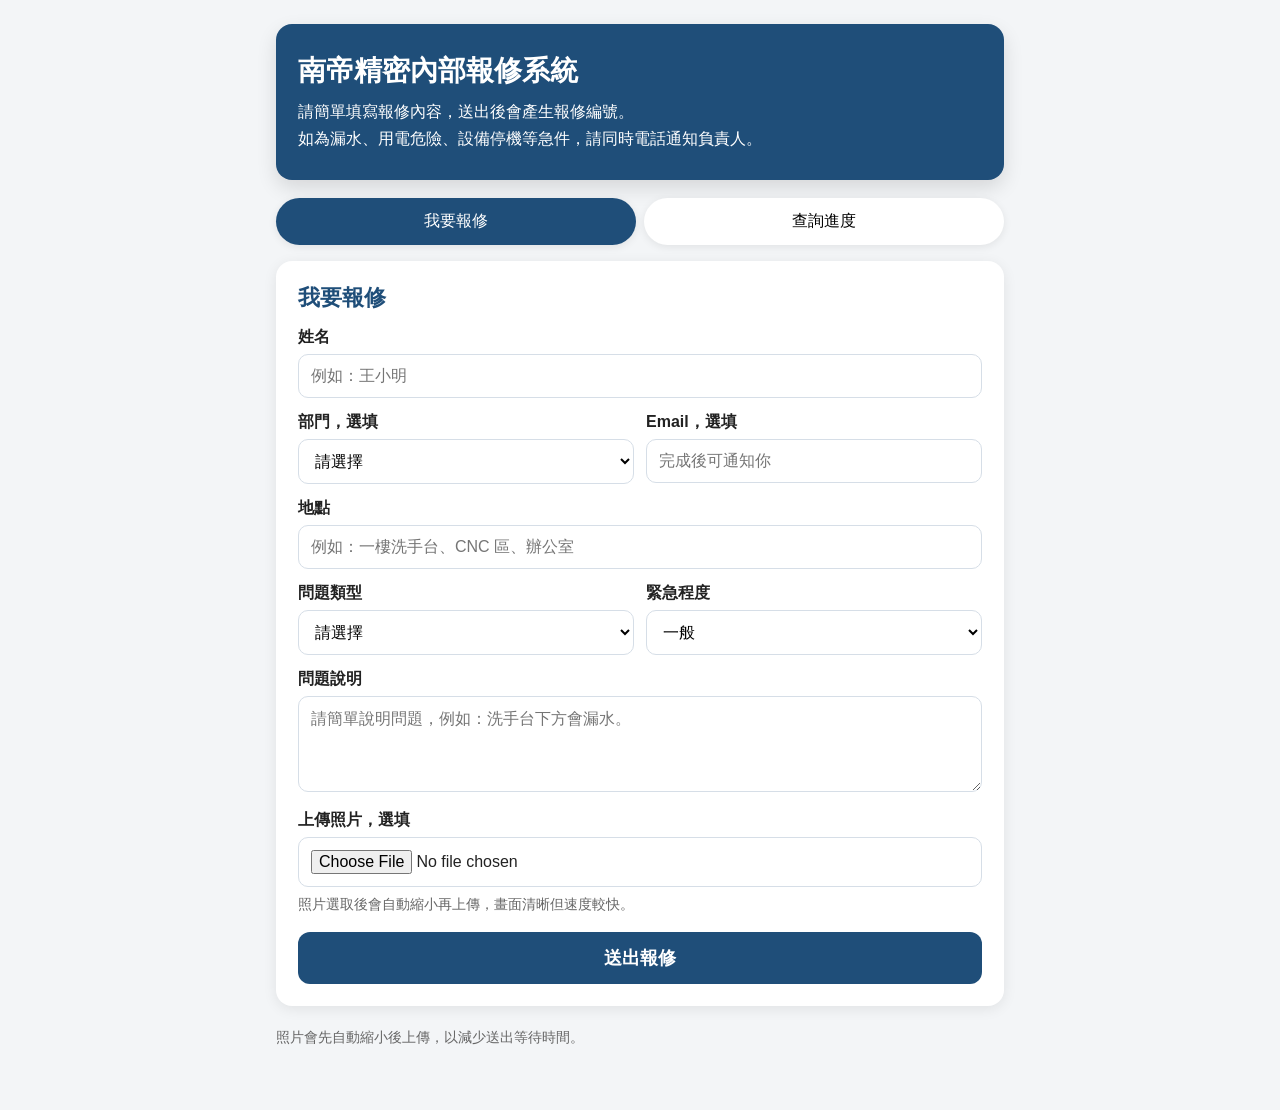
==== index.html @ 96d362d3 "Update employee department options" ====
<!DOCTYPE html>
<html lang="zh-Hant">
<head>
  <meta charset="UTF-8">
  <meta name="viewport" content="width=device-width, initial-scale=1.0">
  <title>南帝精密內部報修系統</title>
  <style>
    :root{--main:#1f4e79;--bg:#f3f5f7;--border:#d6dee7;--good:#eaf7ea;--bad:#fff0f0}
    *{box-sizing:border-box} body{margin:0;font-family:"Microsoft JhengHei",Arial,sans-serif;background:var(--bg);color:#222}
    .wrap{max-width:760px;margin:0 auto;padding:24px 16px 60px}.hero{background:var(--main);color:#fff;padding:28px 22px;border-radius:16px;margin-bottom:18px;box-shadow:0 8px 20px rgba(0,0,0,.12)}
    .hero h1{margin:0 0 8px;font-size:28px}.hero p{margin:0;line-height:1.7}.tabs{display:flex;gap:8px;margin-bottom:16px}.tab-btn{flex:1;border:0;padding:13px 16px;border-radius:999px;background:#fff;cursor:pointer;font-size:16px;box-shadow:0 2px 8px rgba(0,0,0,.08)}.tab-btn.active{background:var(--main);color:#fff}
    .card{background:#fff;border-radius:16px;padding:22px;box-shadow:0 3px 14px rgba(0,0,0,.08);margin-bottom:18px}.card h2{margin:0 0 14px;font-size:22px;color:var(--main)}
    label{display:block;font-weight:bold;margin:14px 0 6px}input,select,textarea{width:100%;border:1px solid var(--border);border-radius:10px;padding:12px;font-size:16px;background:#fff}textarea{min-height:96px;resize:vertical}.grid2{display:grid;grid-template-columns:1fr 1fr;gap:12px}.hint{color:#666;font-size:14px;line-height:1.6;margin-top:6px}
    .btn{width:100%;margin-top:16px;border:0;border-radius:12px;padding:14px 18px;color:#fff;background:var(--main);font-size:18px;font-weight:bold;cursor:pointer}.btn.secondary{background:#555}.btn:disabled{opacity:.6;cursor:not-allowed}
    .result{display:none;margin-top:16px;padding:14px;border-radius:12px;line-height:1.7;background:#eef6ff}.success{background:var(--good)!important;border-left:5px solid #3c9d40}.error{background:var(--bad)!important;border-left:5px solid #d33}
    .upload-progress{display:none;margin-top:10px;padding:10px 12px;border-radius:10px;background:#eef6ff;color:var(--main);font-size:14px;line-height:1.6}.photo-preview{display:none;margin-top:10px}.photo-preview img{display:block;max-width:100%;max-height:260px;border-radius:12px;border:1px solid #ddd}
    .repair-item{border:1px solid #d9e1ea;border-radius:12px;padding:14px;margin-top:12px;background:#fff}.repair-item.urgent{background:#ffeaea;border-left:5px solid #d33}.repair-id{font-size:18px;font-weight:bold;color:var(--main);margin-bottom:8px}.status{display:inline-block;font-weight:bold;border-radius:999px;padding:4px 10px;margin-bottom:8px;background:#eee}.waiting{background:#fff2cc}.doing{background:#d9eaf7}.done{background:#d9ead3}.hold{background:#eadcf8}.row{line-height:1.8;word-break:break-word}.hidden{display:none}a{color:var(--main);font-weight:bold}.footer-note{color:#666;font-size:14px;line-height:1.7;margin-top:20px}
    @media(max-width:600px){.hero h1{font-size:24px}.card{padding:18px}.grid2{grid-template-columns:1fr}}
  </style>
</head>
<body>
<div class="wrap">
  <div class="hero"><h1>南帝精密內部報修系統</h1><p>請簡單填寫報修內容，送出後會產生報修編號。<br>如為漏水、用電危險、設備停機等急件，請同時電話通知負責人。</p></div>
  <div class="tabs"><button class="tab-btn active" onclick="showTab('create')">我要報修</button><button class="tab-btn" onclick="showTab('query')">查詢進度</button></div>
  <section id="tab-create" class="card">
    <h2>我要報修</h2>
    <form id="repairForm">
      <label>姓名</label><input type="text" name="name" required placeholder="例如：王小明">
      <div class="grid2"><div><label>部門，選填</label><select name="department"><option value="">請選擇</option><option>製課</option><option>品保</option><option>倉庫</option><option>組立</option><option>前面辦公室</option><option>經營層</option><option>其它</option></select></div><div><label>Email，選填</label><input type="email" name="requesterEmail" placeholder="完成後可通知你"></div></div>
      <label>地點</label><input type="text" name="location" required placeholder="例如：一樓洗手台、CNC 區、辦公室">
      <div class="grid2"><div><label>問題類型</label><select name="category" required><option value="">請選擇</option><option>水電</option><option>設備</option><option>空調</option><option>資訊</option><option>環境</option><option>其他</option></select></div><div><label>緊急程度</label><select name="urgency"><option>一般</option><option>急件</option><option>停工／危險</option></select></div></div>
      <label>問題說明</label><textarea name="description" required placeholder="請簡單說明問題，例如：洗手台下方會漏水。"></textarea>
      <label>上傳照片，選填</label><input type="file" id="photoFile" accept="image/*"><div class="hint">照片選取後會自動縮小再上傳，畫面清晰但速度較快。</div><div id="photoProgress" class="upload-progress"></div><div id="photoPreview" class="photo-preview"><img id="photoPreviewImg" alt="照片預覽"></div>
      <button id="submitRepairBtn" class="btn" type="submit">送出報修</button>
    </form><div id="createResult" class="result"></div>
  </section>
  <section id="tab-query" class="card hidden">
    <h2>查詢進度</h2>
    <label>報修編號，選填</label><input type="text" id="queryCaseId" placeholder="例如：R20260529">
    <label>姓名，選填</label><input type="text" id="queryName" placeholder="例如：王小明">
    <div class="hint">報修編號或姓名，填其中一個即可查詢。</div>
    <button class="btn" onclick="queryRepair()">查詢</button><button class="btn secondary" onclick="loadRecentRepairs()">查看最近 10 筆</button>
    <div id="queryResult" class="result"></div>
  </section>
  <div class="footer-note">照片會先自動縮小後上傳，以減少送出等待時間。</div>
</div>
<script>
const GAS_WEBAPP_URL='https://script.google.com/macros/s/AKfycbwZGtu0iZI4AavFB39zEygscZorsvTIdnniu2EJqHiKjo76A5WQ3G32F8M7O5M1Nfdqcw/exec';
const MAX_ORIGINAL_BYTES=20*1024*1024,MAX_IMAGE_SIDE=1280,JPEG_QUALITY=.72;let preparedPhoto=null,photoPreparingTask=null;
function showTab(tab){document.querySelectorAll('.tab-btn').forEach(b=>b.classList.remove('active'));document.querySelectorAll('section[id^="tab-"]').forEach(s=>s.classList.add('hidden'));document.getElementById('tab-'+tab).classList.remove('hidden');document.querySelectorAll('.tab-btn')[tab==='create'?0:1].classList.add('active')}
function showResult(id,html,type='success'){const b=document.getElementById(id);b.innerHTML=html;b.className='result '+type;b.style.display='block'}
function showPhotoProgress(html,type=''){const b=document.getElementById('photoProgress');b.innerHTML=html;b.className='upload-progress '+type;b.style.display='block'}
function hidePhotoProgress(){document.getElementById('photoProgress').style.display='none'}
function formatBytes(bytes){return bytes<1048576?Math.round(bytes/1024)+' KB':(bytes/1048576).toFixed(1)+' MB'}
function generateCaseId(){const n=new Date(),p=x=>String(x).padStart(2,'0'),r=Math.floor(Math.random()*900+100);return`R${n.getFullYear()}${p(n.getMonth()+1)}${p(n.getDate())}-${p(n.getHours())}${p(n.getMinutes())}${p(n.getSeconds())}${r}`}
function formToParams(form){const fd=new FormData(form),p=new URLSearchParams();for(const[k,v]of fd.entries()){if(!(v instanceof File))p.append(k,v)}return p}
function readAsDataUrl(blob){return new Promise((resolve,reject)=>{const r=new FileReader();r.onload=()=>resolve(r.result);r.onerror=()=>reject(new Error('圖片轉換失敗'));r.readAsDataURL(blob)})}
function loadImage(file){return new Promise((resolve,reject)=>{const url=URL.createObjectURL(file),img=new Image();img.onload=()=>{URL.revokeObjectURL(url);resolve(img)};img.onerror=()=>{URL.revokeObjectURL(url);reject(new Error('無法讀取圖片格式'))};img.src=url})}
function canvasToBlob(canvas,type,quality){return new Promise((resolve,reject)=>canvas.toBlob(b=>b?resolve(b):reject(new Error('圖片壓縮失敗')),type,quality))}
async function compressPhoto(file){if(file.size>MAX_ORIGINAL_BYTES)throw new Error('照片超過 20MB，請選擇較小的照片。');const img=await loadImage(file),scale=Math.min(1,MAX_IMAGE_SIDE/Math.max(img.naturalWidth,img.naturalHeight)),w=Math.max(1,Math.round(img.naturalWidth*scale)),h=Math.max(1,Math.round(img.naturalHeight*scale)),canvas=document.createElement('canvas');canvas.width=w;canvas.height=h;canvas.getContext('2d',{alpha:false}).drawImage(img,0,0,w,h);const blob=await canvasToBlob(canvas,'image/jpeg',JPEG_QUALITY);return{blob,name:'repair-photo-'+Date.now()+'.jpg',type:'image/jpeg',originalSize:file.size}}
document.getElementById('photoFile').addEventListener('change',function(){const file=this.files[0],preview=document.getElementById('photoPreview'),img=document.getElementById('photoPreviewImg');preparedPhoto=null;preview.style.display='none';img.src='';if(!file){photoPreparingTask=null;hidePhotoProgress();return}showPhotoProgress('正在縮小照片，請稍候…');photoPreparingTask=compressPhoto(file).then(photo=>{preparedPhoto=photo;img.src=URL.createObjectURL(photo.blob);preview.style.display='block';const saved=Math.max(0,Math.round((1-photo.blob.size/photo.originalSize)*100));showPhotoProgress(`照片已準備完成：${formatBytes(photo.originalSize)} → <strong>${formatBytes(photo.blob.size)}</strong>（縮小 ${saved}%）`,'success');return photo}).catch(error=>{preparedPhoto=null;this.value='';showPhotoProgress(error.message,'error');throw error})});
document.getElementById('repairForm').addEventListener('submit',async function(e){e.preventDefault();const btn=document.getElementById('submitRepairBtn'),caseId=generateCaseId(),params=formToParams(this);params.append('action','create');params.append('caseId',caseId);btn.disabled=true;btn.innerText='送出中...';showResult('createResult','正在建立報修資料，請稍候…','success');try{if(photoPreparingTask)await photoPreparingTask;if(preparedPhoto){showResult('createResult','照片上傳中，請稍候…','success');params.append('photoData',await readAsDataUrl(preparedPhoto.blob));params.append('photoName',preparedPhoto.name);params.append('photoType',preparedPhoto.type)}await fetch(GAS_WEBAPP_URL,{method:'POST',mode:'no-cors',body:params});showResult('createResult',`<strong>報修已送出。</strong><br>報修編號：<strong>${caseId}</strong><br>目前狀態：待處理<br><br>可用姓名或報修編號查詢進度。`,'success');this.reset();preparedPhoto=null;photoPreparingTask=null;hidePhotoProgress();document.getElementById('photoPreview').style.display='none'}catch(error){showResult('createResult','送出失敗：'+escapeHtml(error.message||'請稍後再試。'),'error')}finally{btn.disabled=false;btn.innerText='送出報修'}});
function jsonp(url,cb){const name='cb_'+Date.now()+'_'+Math.floor(Math.random()*999),script=document.createElement('script');window[name]=data=>{cb(data);delete window[name];script.remove()};script.src=url+'&callback='+name;script.onerror=()=>showResult('queryResult','讀取失敗，請稍後再試。','error');document.body.appendChild(script)}
function queryRepair(){const keyword=document.getElementById('queryCaseId').value.trim()||document.getElementById('queryName').value.trim();if(!keyword){showResult('queryResult','請至少輸入報修編號或姓名其中一項。','error');return}jsonp(GAS_WEBAPP_URL+'?action=query&keyword='+encodeURIComponent(keyword),renderQueryResult)}
function loadRecentRepairs(){jsonp(GAS_WEBAPP_URL+'?action=listRecent&limit=10',renderQueryResult)}
function renderQueryResult(data){if(!data.success){showResult('queryResult',data.message||'查詢失敗。','error');return}if(!data.results||!data.results.length){showResult('queryResult','查無資料。','error');return}let html=`<strong>共找到 ${data.count} 筆資料</strong>`;data.results.forEach(item=>{const urgent=item['緊急程度']==='急件'||item['緊急程度']==='停工／危險'?' urgent':'',photo=item['照片連結']?`<div class="row"><strong>照片：</strong><a href="${escapeHtml(item['照片連結'])}" target="_blank" rel="noopener">查看照片</a></div>`:'';html+=`<div class="repair-item${urgent}"><div class="repair-id">${escapeHtml(item['報修編號'])}</div><div class="status ${statusClass(item['狀態'])}">${escapeHtml(item['狀態']||'待處理')}</div><div class="row"><strong>日期：</strong>${escapeHtml(item['建立時間'])}</div><div class="row"><strong>地點：</strong>${escapeHtml(item['地點'])}</div><div class="row"><strong>問題：</strong>${escapeHtml(item['問題說明'])}</div>${photo}<div class="row"><strong>預定完成日：</strong>${escapeHtml(item['預定完成日']||'-')}</div><div class="row"><strong>備註：</strong>${escapeHtml(item['備註']||'-')}</div></div>`});showResult('queryResult',html,'success')}
function statusClass(s){return s==='待處理'?'waiting':s==='處理中'?'doing':s==='已完成'?'done':s==='暫緩'?'hold':''}
function escapeHtml(text){return String(text??'').replaceAll('&','&amp;').replaceAll('<','&lt;').replaceAll('>','&gt;').replaceAll('"','&quot;').replaceAll("'",'&#039;')}
</script>
</body>
</html>
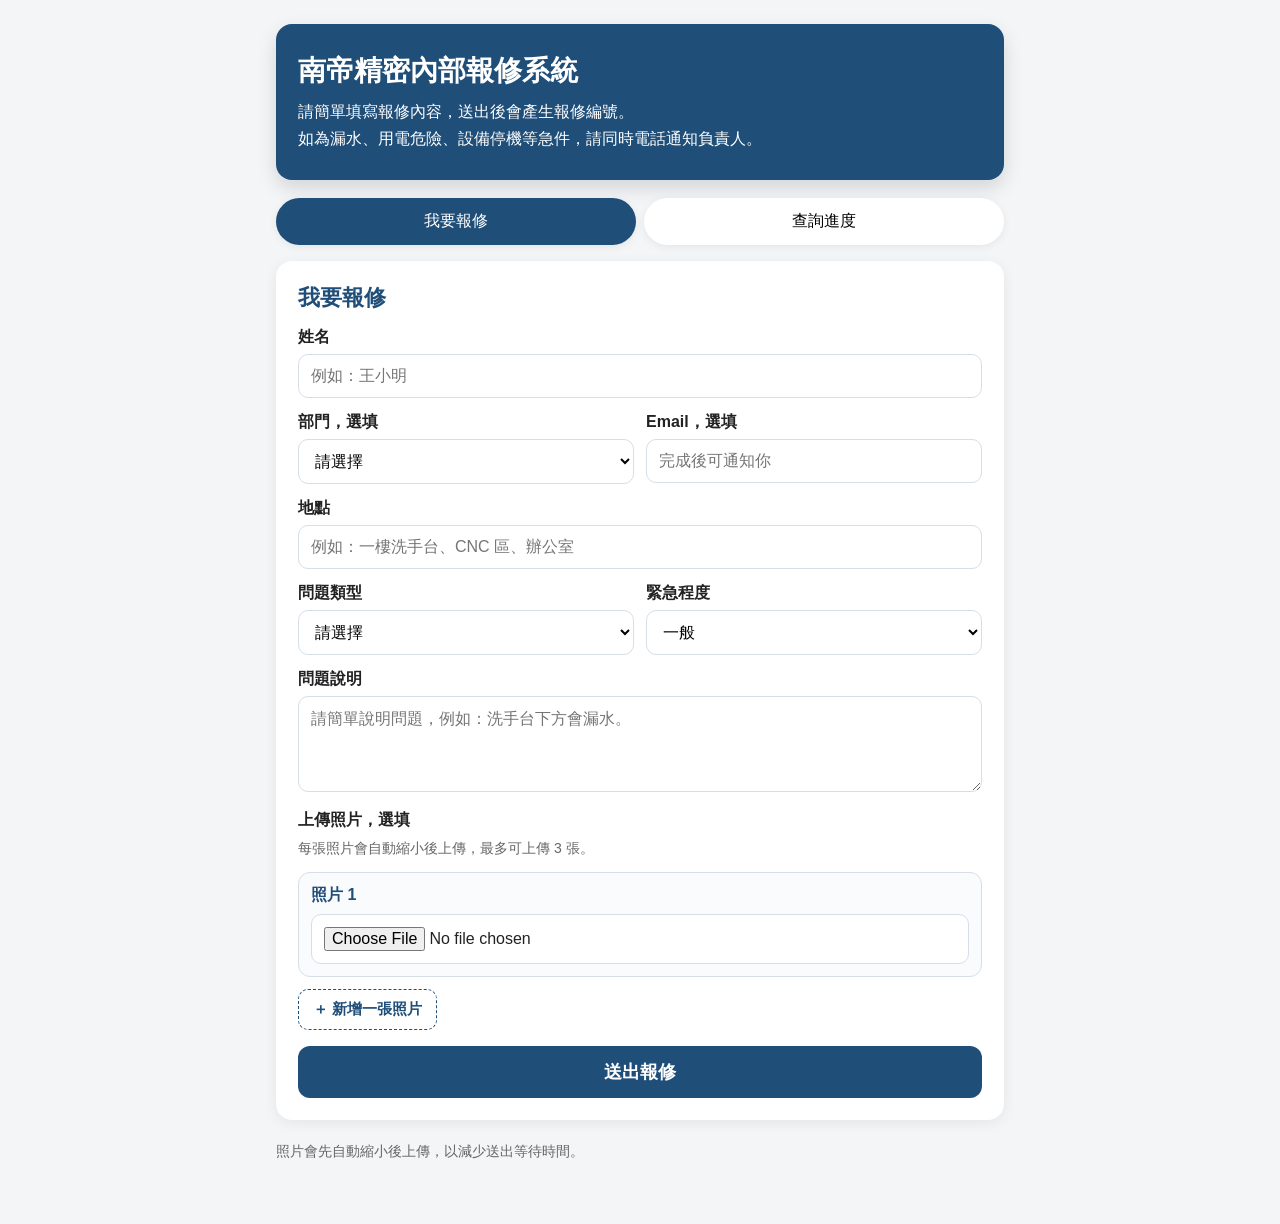
==== commit 7b294b76: "Allow up to three compressed repair photos" ====
--- a/index.html
+++ b/index.html
@@ -1,56 +1,35 @@
 <!DOCTYPE html>
 <html lang="zh-Hant">
 <head>
-  <meta charset="UTF-8">
-  <meta name="viewport" content="width=device-width, initial-scale=1.0">
-  <title>南帝精密內部報修系統</title>
-  <style>
-    :root{--main:#1f4e79;--bg:#f3f5f7;--border:#d6dee7;--good:#eaf7ea;--bad:#fff0f0}
-    *{box-sizing:border-box} body{margin:0;font-family:"Microsoft JhengHei",Arial,sans-serif;background:var(--bg);color:#222}
-    .wrap{max-width:760px;margin:0 auto;padding:24px 16px 60px}.hero{background:var(--main);color:#fff;padding:28px 22px;border-radius:16px;margin-bottom:18px;box-shadow:0 8px 20px rgba(0,0,0,.12)}
-    .hero h1{margin:0 0 8px;font-size:28px}.hero p{margin:0;line-height:1.7}.tabs{display:flex;gap:8px;margin-bottom:16px}.tab-btn{flex:1;border:0;padding:13px 16px;border-radius:999px;background:#fff;cursor:pointer;font-size:16px;box-shadow:0 2px 8px rgba(0,0,0,.08)}.tab-btn.active{background:var(--main);color:#fff}
-    .card{background:#fff;border-radius:16px;padding:22px;box-shadow:0 3px 14px rgba(0,0,0,.08);margin-bottom:18px}.card h2{margin:0 0 14px;font-size:22px;color:var(--main)}
-    label{display:block;font-weight:bold;margin:14px 0 6px}input,select,textarea{width:100%;border:1px solid var(--border);border-radius:10px;padding:12px;font-size:16px;background:#fff}textarea{min-height:96px;resize:vertical}.grid2{display:grid;grid-template-columns:1fr 1fr;gap:12px}.hint{color:#666;font-size:14px;line-height:1.6;margin-top:6px}
-    .btn{width:100%;margin-top:16px;border:0;border-radius:12px;padding:14px 18px;color:#fff;background:var(--main);font-size:18px;font-weight:bold;cursor:pointer}.btn.secondary{background:#555}.btn:disabled{opacity:.6;cursor:not-allowed}
-    .result{display:none;margin-top:16px;padding:14px;border-radius:12px;line-height:1.7;background:#eef6ff}.success{background:var(--good)!important;border-left:5px solid #3c9d40}.error{background:var(--bad)!important;border-left:5px solid #d33}
-    .upload-progress{display:none;margin-top:10px;padding:10px 12px;border-radius:10px;background:#eef6ff;color:var(--main);font-size:14px;line-height:1.6}.photo-preview{display:none;margin-top:10px}.photo-preview img{display:block;max-width:100%;max-height:260px;border-radius:12px;border:1px solid #ddd}
-    .repair-item{border:1px solid #d9e1ea;border-radius:12px;padding:14px;margin-top:12px;background:#fff}.repair-item.urgent{background:#ffeaea;border-left:5px solid #d33}.repair-id{font-size:18px;font-weight:bold;color:var(--main);margin-bottom:8px}.status{display:inline-block;font-weight:bold;border-radius:999px;padding:4px 10px;margin-bottom:8px;background:#eee}.waiting{background:#fff2cc}.doing{background:#d9eaf7}.done{background:#d9ead3}.hold{background:#eadcf8}.row{line-height:1.8;word-break:break-word}.hidden{display:none}a{color:var(--main);font-weight:bold}.footer-note{color:#666;font-size:14px;line-height:1.7;margin-top:20px}
-    @media(max-width:600px){.hero h1{font-size:24px}.card{padding:18px}.grid2{grid-template-columns:1fr}}
-  </style>
+<meta charset="UTF-8"><meta name="viewport" content="width=device-width, initial-scale=1.0"><title>南帝精密內部報修系統</title>
+<style>
+:root{--main:#1f4e79;--bg:#f3f5f7;--border:#d6dee7;--good:#eaf7ea;--bad:#fff0f0}*{box-sizing:border-box}body{margin:0;font-family:"Microsoft JhengHei",Arial,sans-serif;background:var(--bg);color:#222}.wrap{max-width:760px;margin:0 auto;padding:24px 16px 60px}.hero{background:var(--main);color:#fff;padding:28px 22px;border-radius:16px;margin-bottom:18px;box-shadow:0 8px 20px #0002}.hero h1{margin:0 0 8px;font-size:28px}.hero p{margin:0;line-height:1.7}.tabs{display:flex;gap:8px;margin-bottom:16px}.tab-btn{flex:1;border:0;padding:13px 16px;border-radius:999px;background:#fff;cursor:pointer;font-size:16px;box-shadow:0 2px 8px #0001}.tab-btn.active{background:var(--main);color:#fff}.card{background:#fff;border-radius:16px;padding:22px;box-shadow:0 3px 14px #0001;margin-bottom:18px}.card h2{margin:0 0 14px;font-size:22px;color:var(--main)}label{display:block;font-weight:bold;margin:14px 0 6px}input,select,textarea{width:100%;border:1px solid var(--border);border-radius:10px;padding:12px;font-size:16px;background:#fff}textarea{min-height:96px;resize:vertical}.grid2{display:grid;grid-template-columns:1fr 1fr;gap:12px}.hint{color:#666;font-size:14px;line-height:1.6;margin-top:6px}.btn{width:100%;margin-top:16px;border:0;border-radius:12px;padding:14px 18px;color:#fff;background:var(--main);font-size:18px;font-weight:bold;cursor:pointer}.btn.secondary{background:#555}.btn:disabled{opacity:.6;cursor:not-allowed}.result{display:none;margin-top:16px;padding:14px;border-radius:12px;line-height:1.7;background:#eef6ff}.success{background:var(--good)!important;border-left:5px solid #3c9d40}.error{background:var(--bad)!important;border-left:5px solid #d33}.photo-slot{margin-top:12px;padding:12px;border:1px solid var(--border);border-radius:12px;background:#fafbfd}.photo-slot-title{font-weight:bold;color:var(--main);margin-bottom:8px}.photo-slot.hidden{display:none}.upload-progress{display:none;margin-top:8px;padding:9px 10px;border-radius:9px;background:#eef6ff;color:var(--main);font-size:14px;line-height:1.6}.photo-preview{display:none;margin-top:10px}.photo-preview img{display:block;max-width:100%;max-height:220px;border-radius:10px;border:1px solid #ddd}.remove-btn{width:auto;margin-top:8px;padding:8px 12px;border:1px solid #d6dee7;border-radius:8px;background:#fff;color:#555;cursor:pointer}.add-photo{width:auto;padding:10px 14px;margin-top:12px;border:1px dashed var(--main);border-radius:10px;background:#fff;color:var(--main);font-size:15px;font-weight:bold;cursor:pointer}.repair-item{border:1px solid #d9e1ea;border-radius:12px;padding:14px;margin-top:12px;background:#fff}.repair-item.urgent{background:#ffeaea;border-left:5px solid #d33}.repair-id{font-size:18px;font-weight:bold;color:var(--main);margin-bottom:8px}.status{display:inline-block;font-weight:bold;border-radius:999px;padding:4px 10px;margin-bottom:8px;background:#eee}.waiting{background:#fff2cc}.doing{background:#d9eaf7}.done{background:#d9ead3}.hold{background:#eadcf8}.row{line-height:1.8;word-break:break-word}.hidden{display:none}a{color:var(--main);font-weight:bold}.footer-note{color:#666;font-size:14px;line-height:1.7;margin-top:20px}@media(max-width:600px){.hero h1{font-size:24px}.card{padding:18px}.grid2{grid-template-columns:1fr}}
+</style>
 </head>
-<body>
-<div class="wrap">
-  <div class="hero"><h1>南帝精密內部報修系統</h1><p>請簡單填寫報修內容，送出後會產生報修編號。<br>如為漏水、用電危險、設備停機等急件，請同時電話通知負責人。</p></div>
-  <div class="tabs"><button class="tab-btn active" onclick="showTab('create')">我要報修</button><button class="tab-btn" onclick="showTab('query')">查詢進度</button></div>
-  <section id="tab-create" class="card">
-    <h2>我要報修</h2>
-    <form id="repairForm">
-      <label>姓名</label><input type="text" name="name" required placeholder="例如：王小明">
-      <div class="grid2"><div><label>部門，選填</label><select name="department"><option value="">請選擇</option><option>製課</option><option>品保</option><option>倉庫</option><option>組立</option><option>前面辦公室</option><option>經營層</option><option>其它</option></select></div><div><label>Email，選填</label><input type="email" name="requesterEmail" placeholder="完成後可通知你"></div></div>
-      <label>地點</label><input type="text" name="location" required placeholder="例如：一樓洗手台、CNC 區、辦公室">
-      <div class="grid2"><div><label>問題類型</label><select name="category" required><option value="">請選擇</option><option>水電</option><option>設備</option><option>空調</option><option>資訊</option><option>環境</option><option>其他</option></select></div><div><label>緊急程度</label><select name="urgency"><option>一般</option><option>急件</option><option>停工／危險</option></select></div></div>
-      <label>問題說明</label><textarea name="description" required placeholder="請簡單說明問題，例如：洗手台下方會漏水。"></textarea>
-      <label>上傳照片，選填</label><input type="file" id="photoFile" accept="image/*"><div class="hint">照片選取後會自動縮小再上傳，畫面清晰但速度較快。</div><div id="photoProgress" class="upload-progress"></div><div id="photoPreview" class="photo-preview"><img id="photoPreviewImg" alt="照片預覽"></div>
-      <button id="submitRepairBtn" class="btn" type="submit">送出報修</button>
-    </form><div id="createResult" class="result"></div>
-  </section>
-  <section id="tab-query" class="card hidden">
-    <h2>查詢進度</h2>
-    <label>報修編號，選填</label><input type="text" id="queryCaseId" placeholder="例如：R20260529">
-    <label>姓名，選填</label><input type="text" id="queryName" placeholder="例如：王小明">
-    <div class="hint">報修編號或姓名，填其中一個即可查詢。</div>
-    <button class="btn" onclick="queryRepair()">查詢</button><button class="btn secondary" onclick="loadRecentRepairs()">查看最近 10 筆</button>
-    <div id="queryResult" class="result"></div>
-  </section>
-  <div class="footer-note">照片會先自動縮小後上傳，以減少送出等待時間。</div>
-</div>
+<body><div class="wrap">
+<div class="hero"><h1>南帝精密內部報修系統</h1><p>請簡單填寫報修內容，送出後會產生報修編號。<br>如為漏水、用電危險、設備停機等急件，請同時電話通知負責人。</p></div>
+<div class="tabs"><button class="tab-btn active" onclick="showTab('create')">我要報修</button><button class="tab-btn" onclick="showTab('query')">查詢進度</button></div>
+<section id="tab-create" class="card"><h2>我要報修</h2><form id="repairForm">
+<label>姓名</label><input type="text" name="name" required placeholder="例如：王小明">
+<div class="grid2"><div><label>部門，選填</label><select name="department"><option value="">請選擇</option><option>製課</option><option>品保</option><option>倉庫</option><option>組立</option><option>前面辦公室</option><option>經營層</option><option>其它</option></select></div><div><label>Email，選填</label><input type="email" name="requesterEmail" placeholder="完成後可通知你"></div></div>
+<label>地點</label><input type="text" name="location" required placeholder="例如：一樓洗手台、CNC 區、辦公室">
+<div class="grid2"><div><label>問題類型</label><select name="category" required><option value="">請選擇</option><option>水電</option><option>設備</option><option>空調</option><option>資訊</option><option>環境</option><option>其他</option></select></div><div><label>緊急程度</label><select name="urgency"><option>一般</option><option>急件</option><option>停工／危險</option></select></div></div>
+<label>問題說明</label><textarea name="description" required placeholder="請簡單說明問題，例如：洗手台下方會漏水。"></textarea>
+<label>上傳照片，選填</label><div class="hint">每張照片會自動縮小後上傳，最多可上傳 3 張。</div>
+<div class="photo-slot" id="photoSlot0"><div class="photo-slot-title">照片 1</div><input type="file" id="photoFile0" accept="image/*" onchange="handlePhotoChange(0,this)"><div id="photoProgress0" class="upload-progress"></div><div id="photoPreview0" class="photo-preview"><img id="photoPreviewImg0" alt="照片 1 預覽"><button type="button" class="remove-btn" onclick="removePhoto(0)">移除照片</button></div></div>
+<div class="photo-slot hidden" id="photoSlot1"><div class="photo-slot-title">照片 2</div><input type="file" id="photoFile1" accept="image/*" onchange="handlePhotoChange(1,this)"><div id="photoProgress1" class="upload-progress"></div><div id="photoPreview1" class="photo-preview"><img id="photoPreviewImg1" alt="照片 2 預覽"><button type="button" class="remove-btn" onclick="removePhoto(1)">移除照片</button></div></div>
+<div class="photo-slot hidden" id="photoSlot2"><div class="photo-slot-title">照片 3</div><input type="file" id="photoFile2" accept="image/*" onchange="handlePhotoChange(2,this)"><div id="photoProgress2" class="upload-progress"></div><div id="photoPreview2" class="photo-preview"><img id="photoPreviewImg2" alt="照片 3 預覽"><button type="button" class="remove-btn" onclick="removePhoto(2)">移除照片</button></div></div>
+<button id="addPhotoBtn" class="add-photo" type="button" onclick="addPhotoSlot()">＋ 新增一張照片</button>
+<button id="submitRepairBtn" class="btn" type="submit">送出報修</button></form><div id="createResult" class="result"></div></section>
+<section id="tab-query" class="card hidden"><h2>查詢進度</h2><label>報修編號，選填</label><input type="text" id="queryCaseId" placeholder="例如：R20260529"><label>姓名，選填</label><input type="text" id="queryName" placeholder="例如：王小明"><div class="hint">報修編號或姓名，填其中一個即可查詢。</div><button class="btn" onclick="queryRepair()">查詢</button><button class="btn secondary" onclick="loadRecentRepairs()">查看最近 10 筆</button><div id="queryResult" class="result"></div></section>
+<div class="footer-note">照片會先自動縮小後上傳，以減少送出等待時間。</div></div>
 <script>
 const GAS_WEBAPP_URL='https://script.google.com/macros/s/AKfycbwZGtu0iZI4AavFB39zEygscZorsvTIdnniu2EJqHiKjo76A5WQ3G32F8M7O5M1Nfdqcw/exec';
-const MAX_ORIGINAL_BYTES=20*1024*1024,MAX_IMAGE_SIDE=1280,JPEG_QUALITY=.72;let preparedPhoto=null,photoPreparingTask=null;
+const MAX_ORIGINAL_BYTES=20*1024*1024,MAX_IMAGE_SIDE=1280,JPEG_QUALITY=.72,MAX_PHOTOS=3;let preparedPhotos=[null,null,null],photoTasks=[null,null,null],visiblePhotoSlots=1;
 function showTab(tab){document.querySelectorAll('.tab-btn').forEach(b=>b.classList.remove('active'));document.querySelectorAll('section[id^="tab-"]').forEach(s=>s.classList.add('hidden'));document.getElementById('tab-'+tab).classList.remove('hidden');document.querySelectorAll('.tab-btn')[tab==='create'?0:1].classList.add('active')}
 function showResult(id,html,type='success'){const b=document.getElementById(id);b.innerHTML=html;b.className='result '+type;b.style.display='block'}
-function showPhotoProgress(html,type=''){const b=document.getElementById('photoProgress');b.innerHTML=html;b.className='upload-progress '+type;b.style.display='block'}
-function hidePhotoProgress(){document.getElementById('photoProgress').style.display='none'}
+function progress(index,html,type=''){const b=document.getElementById('photoProgress'+index);b.innerHTML=html;b.className='upload-progress '+type;b.style.display='block'}
+function hideProgress(index){document.getElementById('photoProgress'+index).style.display='none'}
 function formatBytes(bytes){return bytes<1048576?Math.round(bytes/1024)+' KB':(bytes/1048576).toFixed(1)+' MB'}
 function generateCaseId(){const n=new Date(),p=x=>String(x).padStart(2,'0'),r=Math.floor(Math.random()*900+100);return`R${n.getFullYear()}${p(n.getMonth()+1)}${p(n.getDate())}-${p(n.getHours())}${p(n.getMinutes())}${p(n.getSeconds())}${r}`}
 function formToParams(form){const fd=new FormData(form),p=new URLSearchParams();for(const[k,v]of fd.entries()){if(!(v instanceof File))p.append(k,v)}return p}
@@ -58,14 +37,13 @@
 function loadImage(file){return new Promise((resolve,reject)=>{const url=URL.createObjectURL(file),img=new Image();img.onload=()=>{URL.revokeObjectURL(url);resolve(img)};img.onerror=()=>{URL.revokeObjectURL(url);reject(new Error('無法讀取圖片格式'))};img.src=url})}
 function canvasToBlob(canvas,type,quality){return new Promise((resolve,reject)=>canvas.toBlob(b=>b?resolve(b):reject(new Error('圖片壓縮失敗')),type,quality))}
 async function compressPhoto(file){if(file.size>MAX_ORIGINAL_BYTES)throw new Error('照片超過 20MB，請選擇較小的照片。');const img=await loadImage(file),scale=Math.min(1,MAX_IMAGE_SIDE/Math.max(img.naturalWidth,img.naturalHeight)),w=Math.max(1,Math.round(img.naturalWidth*scale)),h=Math.max(1,Math.round(img.naturalHeight*scale)),canvas=document.createElement('canvas');canvas.width=w;canvas.height=h;canvas.getContext('2d',{alpha:false}).drawImage(img,0,0,w,h);const blob=await canvasToBlob(canvas,'image/jpeg',JPEG_QUALITY);return{blob,name:'repair-photo-'+Date.now()+'.jpg',type:'image/jpeg',originalSize:file.size}}
-document.getElementById('photoFile').addEventListener('change',function(){const file=this.files[0],preview=document.getElementById('photoPreview'),img=document.getElementById('photoPreviewImg');preparedPhoto=null;preview.style.display='none';img.src='';if(!file){photoPreparingTask=null;hidePhotoProgress();return}showPhotoProgress('正在縮小照片，請稍候…');photoPreparingTask=compressPhoto(file).then(photo=>{preparedPhoto=photo;img.src=URL.createObjectURL(photo.blob);preview.style.display='block';const saved=Math.max(0,Math.round((1-photo.blob.size/photo.originalSize)*100));showPhotoProgress(`照片已準備完成：${formatBytes(photo.originalSize)} → <strong>${formatBytes(photo.blob.size)}</strong>（縮小 ${saved}%）`,'success');return photo}).catch(error=>{preparedPhoto=null;this.value='';showPhotoProgress(error.message,'error');throw error})});
-document.getElementById('repairForm').addEventListener('submit',async function(e){e.preventDefault();const btn=document.getElementById('submitRepairBtn'),caseId=generateCaseId(),params=formToParams(this);params.append('action','create');params.append('caseId',caseId);btn.disabled=true;btn.innerText='送出中...';showResult('createResult','正在建立報修資料，請稍候…','success');try{if(photoPreparingTask)await photoPreparingTask;if(preparedPhoto){showResult('createResult','照片上傳中，請稍候…','success');params.append('photoData',await readAsDataUrl(preparedPhoto.blob));params.append('photoName',preparedPhoto.name);params.append('photoType',preparedPhoto.type)}await fetch(GAS_WEBAPP_URL,{method:'POST',mode:'no-cors',body:params});showResult('createResult',`<strong>報修已送出。</strong><br>報修編號：<strong>${caseId}</strong><br>目前狀態：待處理<br><br>可用姓名或報修編號查詢進度。`,'success');this.reset();preparedPhoto=null;photoPreparingTask=null;hidePhotoProgress();document.getElementById('photoPreview').style.display='none'}catch(error){showResult('createResult','送出失敗：'+escapeHtml(error.message||'請稍後再試。'),'error')}finally{btn.disabled=false;btn.innerText='送出報修'}});
+function addPhotoSlot(){if(visiblePhotoSlots>=MAX_PHOTOS)return;document.getElementById('photoSlot'+visiblePhotoSlots).classList.remove('hidden');visiblePhotoSlots++;if(visiblePhotoSlots>=MAX_PHOTOS)document.getElementById('addPhotoBtn').style.display='none'}
+function removePhoto(index){document.getElementById('photoFile'+index).value='';document.getElementById('photoPreview'+index).style.display='none';document.getElementById('photoPreviewImg'+index).src='';hideProgress(index);preparedPhotos[index]=null;photoTasks[index]=null}
+function handlePhotoChange(index,input){const file=input.files[0],preview=document.getElementById('photoPreview'+index),img=document.getElementById('photoPreviewImg'+index);preparedPhotos[index]=null;preview.style.display='none';img.src='';if(!file){photoTasks[index]=null;hideProgress(index);return}progress(index,'正在縮小照片，請稍候…');photoTasks[index]=compressPhoto(file).then(photo=>{preparedPhotos[index]=photo;img.src=URL.createObjectURL(photo.blob);preview.style.display='block';const saved=Math.max(0,Math.round((1-photo.blob.size/photo.originalSize)*100));progress(index,`已準備：${formatBytes(photo.originalSize)} → <strong>${formatBytes(photo.blob.size)}</strong>（縮小 ${saved}%）`,'success');return photo}).catch(error=>{preparedPhotos[index]=null;input.value='';progress(index,error.message,'error');return null})}
+document.getElementById('repairForm').addEventListener('submit',async function(e){e.preventDefault();const btn=document.getElementById('submitRepairBtn'),caseId=generateCaseId(),params=formToParams(this);params.append('action','create');params.append('caseId',caseId);btn.disabled=true;btn.innerText='送出中...';showResult('createResult','正在建立報修資料，請稍候…','success');try{await Promise.all(photoTasks.filter(Boolean));const photos=preparedPhotos.filter(Boolean);if(photos.length){showResult('createResult',`正在上傳 ${photos.length} 張照片，請稍候…`,'success');for(let i=0;i<photos.length;i++){const suffix=i===0?'':String(i+1);params.append('photoData'+suffix,await readAsDataUrl(photos[i].blob));params.append('photoName'+suffix,photos[i].name);params.append('photoType'+suffix,photos[i].type)}}await fetch(GAS_WEBAPP_URL,{method:'POST',mode:'no-cors',body:params});showResult('createResult',`<strong>報修已送出。</strong><br>報修編號：<strong>${caseId}</strong><br>目前狀態：待處理<br><br>可用姓名或報修編號查詢進度。`,'success');this.reset();preparedPhotos=[null,null,null];photoTasks=[null,null,null];visiblePhotoSlots=1;for(let i=0;i<MAX_PHOTOS;i++){document.getElementById('photoPreview'+i).style.display='none';hideProgress(i);if(i>0)document.getElementById('photoSlot'+i).classList.add('hidden')}document.getElementById('addPhotoBtn').style.display='inline-block'}catch(error){showResult('createResult','送出失敗：'+escapeHtml(error.message||'請稍後再試。'),'error')}finally{btn.disabled=false;btn.innerText='送出報修'}});
 function jsonp(url,cb){const name='cb_'+Date.now()+'_'+Math.floor(Math.random()*999),script=document.createElement('script');window[name]=data=>{cb(data);delete window[name];script.remove()};script.src=url+'&callback='+name;script.onerror=()=>showResult('queryResult','讀取失敗，請稍後再試。','error');document.body.appendChild(script)}
-function queryRepair(){const keyword=document.getElementById('queryCaseId').value.trim()||document.getElementById('queryName').value.trim();if(!keyword){showResult('queryResult','請至少輸入報修編號或姓名其中一項。','error');return}jsonp(GAS_WEBAPP_URL+'?action=query&keyword='+encodeURIComponent(keyword),renderQueryResult)}
-function loadRecentRepairs(){jsonp(GAS_WEBAPP_URL+'?action=listRecent&limit=10',renderQueryResult)}
-function renderQueryResult(data){if(!data.success){showResult('queryResult',data.message||'查詢失敗。','error');return}if(!data.results||!data.results.length){showResult('queryResult','查無資料。','error');return}let html=`<strong>共找到 ${data.count} 筆資料</strong>`;data.results.forEach(item=>{const urgent=item['緊急程度']==='急件'||item['緊急程度']==='停工／危險'?' urgent':'',photo=item['照片連結']?`<div class="row"><strong>照片：</strong><a href="${escapeHtml(item['照片連結'])}" target="_blank" rel="noopener">查看照片</a></div>`:'';html+=`<div class="repair-item${urgent}"><div class="repair-id">${escapeHtml(item['報修編號'])}</div><div class="status ${statusClass(item['狀態'])}">${escapeHtml(item['狀態']||'待處理')}</div><div class="row"><strong>日期：</strong>${escapeHtml(item['建立時間'])}</div><div class="row"><strong>地點：</strong>${escapeHtml(item['地點'])}</div><div class="row"><strong>問題：</strong>${escapeHtml(item['問題說明'])}</div>${photo}<div class="row"><strong>預定完成日：</strong>${escapeHtml(item['預定完成日']||'-')}</div><div class="row"><strong>備註：</strong>${escapeHtml(item['備註']||'-')}</div></div>`});showResult('queryResult',html,'success')}
-function statusClass(s){return s==='待處理'?'waiting':s==='處理中'?'doing':s==='已完成'?'done':s==='暫緩'?'hold':''}
-function escapeHtml(text){return String(text??'').replaceAll('&','&amp;').replaceAll('<','&lt;').replaceAll('>','&gt;').replaceAll('"','&quot;').replaceAll("'",'&#039;')}
-</script>
-</body>
-</html>+function queryRepair(){const keyword=document.getElementById('queryCaseId').value.trim()||document.getElementById('queryName').value.trim();if(!keyword){showResult('queryResult','請至少輸入報修編號或姓名其中一項。','error');return}jsonp(GAS_WEBAPP_URL+'?action=query&keyword='+encodeURIComponent(keyword),renderQueryResult)}function loadRecentRepairs(){jsonp(GAS_WEBAPP_URL+'?action=listRecent&limit=10',renderQueryResult)}
+function photoLinks(item){let links=[];['照片連結','照片連結2','照片連結3'].forEach((key,i)=>{if(item[key])links.push(`<a href="${escapeHtml(item[key])}" target="_blank" rel="noopener">查看照片 ${i+1}</a>`)});return links.length?`<div class="row"><strong>照片：</strong>${links.join('　')}</div>`:''}
+function renderQueryResult(data){if(!data.success){showResult('queryResult',data.message||'查詢失敗。','error');return}if(!data.results||!data.results.length){showResult('queryResult','查無資料。','error');return}let html=`<strong>共找到 ${data.count} 筆資料</strong>`;data.results.forEach(item=>{const urgent=item['緊急程度']==='急件'||item['緊急程度']==='停工／危險'?' urgent':'';html+=`<div class="repair-item${urgent}"><div class="repair-id">${escapeHtml(item['報修編號'])}</div><div class="status ${statusClass(item['狀態'])}">${escapeHtml(item['狀態']||'待處理')}</div><div class="row"><strong>日期：</strong>${escapeHtml(item['建立時間'])}</div><div class="row"><strong>地點：</strong>${escapeHtml(item['地點'])}</div><div class="row"><strong>問題：</strong>${escapeHtml(item['問題說明'])}</div>${photoLinks(item)}<div class="row"><strong>預定完成日：</strong>${escapeHtml(item['預定完成日']||'-')}</div><div class="row"><strong>備註：</strong>${escapeHtml(item['備註']||'-')}</div></div>`});showResult('queryResult',html,'success')}
+function statusClass(s){return s==='待處理'?'waiting':s==='處理中'?'doing':s==='已完成'?'done':s==='暫緩'?'hold':''}function escapeHtml(text){return String(text??'').replaceAll('&','&amp;').replaceAll('<','&lt;').replaceAll('>','&gt;').replaceAll('"','&quot;').replaceAll("'",'&#039;')}
+</script></body></html>
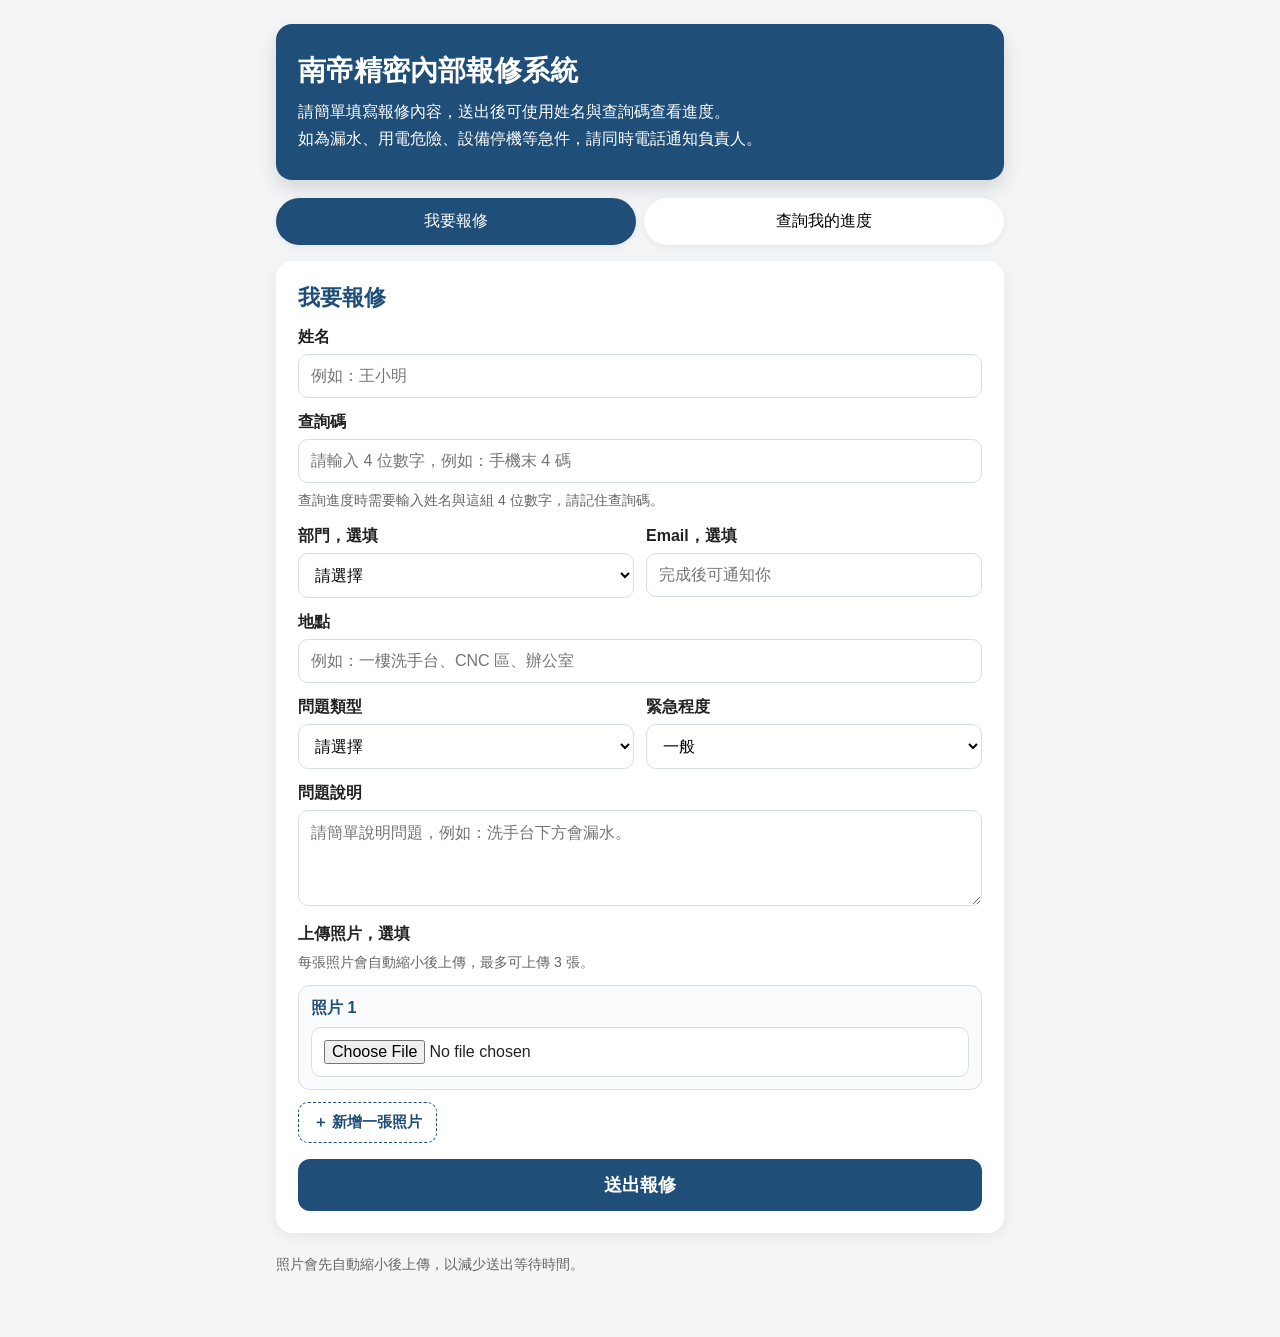
==== commit 2ff8af19: "Restrict employee queries using name and personal code" ====
--- a/index.html
+++ b/index.html
@@ -7,10 +7,11 @@
 </style>
 </head>
 <body><div class="wrap">
-<div class="hero"><h1>南帝精密內部報修系統</h1><p>請簡單填寫報修內容，送出後會產生報修編號。<br>如為漏水、用電危險、設備停機等急件，請同時電話通知負責人。</p></div>
-<div class="tabs"><button class="tab-btn active" onclick="showTab('create')">我要報修</button><button class="tab-btn" onclick="showTab('query')">查詢進度</button></div>
+<div class="hero"><h1>南帝精密內部報修系統</h1><p>請簡單填寫報修內容，送出後可使用姓名與查詢碼查看進度。<br>如為漏水、用電危險、設備停機等急件，請同時電話通知負責人。</p></div>
+<div class="tabs"><button class="tab-btn active" onclick="showTab('create')">我要報修</button><button class="tab-btn" onclick="showTab('query')">查詢我的進度</button></div>
 <section id="tab-create" class="card"><h2>我要報修</h2><form id="repairForm">
 <label>姓名</label><input type="text" name="name" required placeholder="例如：王小明">
+<label>查詢碼</label><input type="tel" name="queryCode" required inputmode="numeric" pattern="[0-9]{4}" maxlength="4" autocomplete="off" placeholder="請輸入 4 位數字，例如：手機末 4 碼"><div class="hint">查詢進度時需要輸入姓名與這組 4 位數字，請記住查詢碼。</div>
 <div class="grid2"><div><label>部門，選填</label><select name="department"><option value="">請選擇</option><option>製課</option><option>品保</option><option>倉庫</option><option>組立</option><option>前面辦公室</option><option>經營層</option><option>其它</option></select></div><div><label>Email，選填</label><input type="email" name="requesterEmail" placeholder="完成後可通知你"></div></div>
 <label>地點</label><input type="text" name="location" required placeholder="例如：一樓洗手台、CNC 區、辦公室">
 <div class="grid2"><div><label>問題類型</label><select name="category" required><option value="">請選擇</option><option>水電</option><option>設備</option><option>空調</option><option>資訊</option><option>環境</option><option>其他</option></select></div><div><label>緊急程度</label><select name="urgency"><option>一般</option><option>急件</option><option>停工／危險</option></select></div></div>
@@ -19,31 +20,15 @@
 <div class="photo-slot" id="photoSlot0"><div class="photo-slot-title">照片 1</div><input type="file" id="photoFile0" accept="image/*" onchange="handlePhotoChange(0,this)"><div id="photoProgress0" class="upload-progress"></div><div id="photoPreview0" class="photo-preview"><img id="photoPreviewImg0" alt="照片 1 預覽"><button type="button" class="remove-btn" onclick="removePhoto(0)">移除照片</button></div></div>
 <div class="photo-slot hidden" id="photoSlot1"><div class="photo-slot-title">照片 2</div><input type="file" id="photoFile1" accept="image/*" onchange="handlePhotoChange(1,this)"><div id="photoProgress1" class="upload-progress"></div><div id="photoPreview1" class="photo-preview"><img id="photoPreviewImg1" alt="照片 2 預覽"><button type="button" class="remove-btn" onclick="removePhoto(1)">移除照片</button></div></div>
 <div class="photo-slot hidden" id="photoSlot2"><div class="photo-slot-title">照片 3</div><input type="file" id="photoFile2" accept="image/*" onchange="handlePhotoChange(2,this)"><div id="photoProgress2" class="upload-progress"></div><div id="photoPreview2" class="photo-preview"><img id="photoPreviewImg2" alt="照片 3 預覽"><button type="button" class="remove-btn" onclick="removePhoto(2)">移除照片</button></div></div>
-<button id="addPhotoBtn" class="add-photo" type="button" onclick="addPhotoSlot()">＋ 新增一張照片</button>
-<button id="submitRepairBtn" class="btn" type="submit">送出報修</button></form><div id="createResult" class="result"></div></section>
-<section id="tab-query" class="card hidden"><h2>查詢進度</h2><label>報修編號，選填</label><input type="text" id="queryCaseId" placeholder="例如：R20260529"><label>姓名，選填</label><input type="text" id="queryName" placeholder="例如：王小明"><div class="hint">報修編號或姓名，填其中一個即可查詢。</div><button class="btn" onclick="queryRepair()">查詢</button><button class="btn secondary" onclick="loadRecentRepairs()">查看最近 10 筆</button><div id="queryResult" class="result"></div></section>
+<button id="addPhotoBtn" class="add-photo" type="button" onclick="addPhotoSlot()">＋ 新增一張照片</button><button id="submitRepairBtn" class="btn" type="submit">送出報修</button></form><div id="createResult" class="result"></div></section>
+<section id="tab-query" class="card hidden"><h2>查詢我的進度</h2><label>姓名</label><input type="text" id="queryName" placeholder="請輸入報修時填寫的姓名"><label>查詢碼</label><input type="tel" id="queryCode" inputmode="numeric" pattern="[0-9]{4}" maxlength="4" autocomplete="off" placeholder="請輸入報修時設定的 4 位數字"><div class="hint">為保護報修內容與照片，姓名與查詢碼都正確才會顯示案件。</div><button class="btn" onclick="queryRepair()">查詢我的報修</button><div id="queryResult" class="result"></div></section>
 <div class="footer-note">照片會先自動縮小後上傳，以減少送出等待時間。</div></div>
 <script>
-const GAS_WEBAPP_URL='https://script.google.com/macros/s/AKfycbwZGtu0iZI4AavFB39zEygscZorsvTIdnniu2EJqHiKjo76A5WQ3G32F8M7O5M1Nfdqcw/exec';
-const MAX_ORIGINAL_BYTES=20*1024*1024,MAX_IMAGE_SIDE=1280,JPEG_QUALITY=.72,MAX_PHOTOS=3;let preparedPhotos=[null,null,null],photoTasks=[null,null,null],visiblePhotoSlots=1;
-function showTab(tab){document.querySelectorAll('.tab-btn').forEach(b=>b.classList.remove('active'));document.querySelectorAll('section[id^="tab-"]').forEach(s=>s.classList.add('hidden'));document.getElementById('tab-'+tab).classList.remove('hidden');document.querySelectorAll('.tab-btn')[tab==='create'?0:1].classList.add('active')}
-function showResult(id,html,type='success'){const b=document.getElementById(id);b.innerHTML=html;b.className='result '+type;b.style.display='block'}
-function progress(index,html,type=''){const b=document.getElementById('photoProgress'+index);b.innerHTML=html;b.className='upload-progress '+type;b.style.display='block'}
-function hideProgress(index){document.getElementById('photoProgress'+index).style.display='none'}
-function formatBytes(bytes){return bytes<1048576?Math.round(bytes/1024)+' KB':(bytes/1048576).toFixed(1)+' MB'}
-function generateCaseId(){const n=new Date(),p=x=>String(x).padStart(2,'0'),r=Math.floor(Math.random()*900+100);return`R${n.getFullYear()}${p(n.getMonth()+1)}${p(n.getDate())}-${p(n.getHours())}${p(n.getMinutes())}${p(n.getSeconds())}${r}`}
-function formToParams(form){const fd=new FormData(form),p=new URLSearchParams();for(const[k,v]of fd.entries()){if(!(v instanceof File))p.append(k,v)}return p}
-function readAsDataUrl(blob){return new Promise((resolve,reject)=>{const r=new FileReader();r.onload=()=>resolve(r.result);r.onerror=()=>reject(new Error('圖片轉換失敗'));r.readAsDataURL(blob)})}
-function loadImage(file){return new Promise((resolve,reject)=>{const url=URL.createObjectURL(file),img=new Image();img.onload=()=>{URL.revokeObjectURL(url);resolve(img)};img.onerror=()=>{URL.revokeObjectURL(url);reject(new Error('無法讀取圖片格式'))};img.src=url})}
-function canvasToBlob(canvas,type,quality){return new Promise((resolve,reject)=>canvas.toBlob(b=>b?resolve(b):reject(new Error('圖片壓縮失敗')),type,quality))}
+const GAS_WEBAPP_URL='https://script.google.com/macros/s/AKfycbwZGtu0iZI4AavFB39zEygscZorsvTIdnniu2EJqHiKjo76A5WQ3G32F8M7O5M1Nfdqcw/exec';const MAX_ORIGINAL_BYTES=20*1024*1024,MAX_IMAGE_SIDE=1280,JPEG_QUALITY=.72,MAX_PHOTOS=3;let preparedPhotos=[null,null,null],photoTasks=[null,null,null],visiblePhotoSlots=1;
+function showTab(tab){document.querySelectorAll('.tab-btn').forEach(b=>b.classList.remove('active'));document.querySelectorAll('section[id^="tab-"]').forEach(s=>s.classList.add('hidden'));document.getElementById('tab-'+tab).classList.remove('hidden');document.querySelectorAll('.tab-btn')[tab==='create'?0:1].classList.add('active')}function showResult(id,html,type='success'){const b=document.getElementById(id);b.innerHTML=html;b.className='result '+type;b.style.display='block'}function progress(i,h,t=''){const b=document.getElementById('photoProgress'+i);b.innerHTML=h;b.className='upload-progress '+t;b.style.display='block'}function hideProgress(i){document.getElementById('photoProgress'+i).style.display='none'}function formatBytes(b){return b<1048576?Math.round(b/1024)+' KB':(b/1048576).toFixed(1)+' MB'}function generateCaseId(){const n=new Date(),p=x=>String(x).padStart(2,'0'),r=Math.floor(Math.random()*900+100);return`R${n.getFullYear()}${p(n.getMonth()+1)}${p(n.getDate())}-${p(n.getHours())}${p(n.getMinutes())}${p(n.getSeconds())}${r}`}function formToParams(form){const fd=new FormData(form),p=new URLSearchParams();for(const[k,v]of fd.entries()){if(!(v instanceof File))p.append(k,v)}return p}function readAsDataUrl(blob){return new Promise((resolve,reject)=>{const r=new FileReader();r.onload=()=>resolve(r.result);r.onerror=()=>reject(new Error('圖片轉換失敗'));r.readAsDataURL(blob)})}function loadImage(file){return new Promise((resolve,reject)=>{const url=URL.createObjectURL(file),img=new Image();img.onload=()=>{URL.revokeObjectURL(url);resolve(img)};img.onerror=()=>{URL.revokeObjectURL(url);reject(new Error('無法讀取圖片格式'))};img.src=url})}function canvasToBlob(canvas,type,quality){return new Promise((resolve,reject)=>canvas.toBlob(b=>b?resolve(b):reject(new Error('圖片壓縮失敗')),type,quality))}
 async function compressPhoto(file){if(file.size>MAX_ORIGINAL_BYTES)throw new Error('照片超過 20MB，請選擇較小的照片。');const img=await loadImage(file),scale=Math.min(1,MAX_IMAGE_SIDE/Math.max(img.naturalWidth,img.naturalHeight)),w=Math.max(1,Math.round(img.naturalWidth*scale)),h=Math.max(1,Math.round(img.naturalHeight*scale)),canvas=document.createElement('canvas');canvas.width=w;canvas.height=h;canvas.getContext('2d',{alpha:false}).drawImage(img,0,0,w,h);const blob=await canvasToBlob(canvas,'image/jpeg',JPEG_QUALITY);return{blob,name:'repair-photo-'+Date.now()+'.jpg',type:'image/jpeg',originalSize:file.size}}
-function addPhotoSlot(){if(visiblePhotoSlots>=MAX_PHOTOS)return;document.getElementById('photoSlot'+visiblePhotoSlots).classList.remove('hidden');visiblePhotoSlots++;if(visiblePhotoSlots>=MAX_PHOTOS)document.getElementById('addPhotoBtn').style.display='none'}
-function removePhoto(index){document.getElementById('photoFile'+index).value='';document.getElementById('photoPreview'+index).style.display='none';document.getElementById('photoPreviewImg'+index).src='';hideProgress(index);preparedPhotos[index]=null;photoTasks[index]=null}
-function handlePhotoChange(index,input){const file=input.files[0],preview=document.getElementById('photoPreview'+index),img=document.getElementById('photoPreviewImg'+index);preparedPhotos[index]=null;preview.style.display='none';img.src='';if(!file){photoTasks[index]=null;hideProgress(index);return}progress(index,'正在縮小照片，請稍候…');photoTasks[index]=compressPhoto(file).then(photo=>{preparedPhotos[index]=photo;img.src=URL.createObjectURL(photo.blob);preview.style.display='block';const saved=Math.max(0,Math.round((1-photo.blob.size/photo.originalSize)*100));progress(index,`已準備：${formatBytes(photo.originalSize)} → <strong>${formatBytes(photo.blob.size)}</strong>（縮小 ${saved}%）`,'success');return photo}).catch(error=>{preparedPhotos[index]=null;input.value='';progress(index,error.message,'error');return null})}
-document.getElementById('repairForm').addEventListener('submit',async function(e){e.preventDefault();const btn=document.getElementById('submitRepairBtn'),caseId=generateCaseId(),params=formToParams(this);params.append('action','create');params.append('caseId',caseId);btn.disabled=true;btn.innerText='送出中...';showResult('createResult','正在建立報修資料，請稍候…','success');try{await Promise.all(photoTasks.filter(Boolean));const photos=preparedPhotos.filter(Boolean);if(photos.length){showResult('createResult',`正在上傳 ${photos.length} 張照片，請稍候…`,'success');for(let i=0;i<photos.length;i++){const suffix=i===0?'':String(i+1);params.append('photoData'+suffix,await readAsDataUrl(photos[i].blob));params.append('photoName'+suffix,photos[i].name);params.append('photoType'+suffix,photos[i].type)}}await fetch(GAS_WEBAPP_URL,{method:'POST',mode:'no-cors',body:params});showResult('createResult',`<strong>報修已送出。</strong><br>報修編號：<strong>${caseId}</strong><br>目前狀態：待處理<br><br>可用姓名或報修編號查詢進度。`,'success');this.reset();preparedPhotos=[null,null,null];photoTasks=[null,null,null];visiblePhotoSlots=1;for(let i=0;i<MAX_PHOTOS;i++){document.getElementById('photoPreview'+i).style.display='none';hideProgress(i);if(i>0)document.getElementById('photoSlot'+i).classList.add('hidden')}document.getElementById('addPhotoBtn').style.display='inline-block'}catch(error){showResult('createResult','送出失敗：'+escapeHtml(error.message||'請稍後再試。'),'error')}finally{btn.disabled=false;btn.innerText='送出報修'}});
-function jsonp(url,cb){const name='cb_'+Date.now()+'_'+Math.floor(Math.random()*999),script=document.createElement('script');window[name]=data=>{cb(data);delete window[name];script.remove()};script.src=url+'&callback='+name;script.onerror=()=>showResult('queryResult','讀取失敗，請稍後再試。','error');document.body.appendChild(script)}
-function queryRepair(){const keyword=document.getElementById('queryCaseId').value.trim()||document.getElementById('queryName').value.trim();if(!keyword){showResult('queryResult','請至少輸入報修編號或姓名其中一項。','error');return}jsonp(GAS_WEBAPP_URL+'?action=query&keyword='+encodeURIComponent(keyword),renderQueryResult)}function loadRecentRepairs(){jsonp(GAS_WEBAPP_URL+'?action=listRecent&limit=10',renderQueryResult)}
-function photoLinks(item){let links=[];['照片連結','照片連結2','照片連結3'].forEach((key,i)=>{if(item[key])links.push(`<a href="${escapeHtml(item[key])}" target="_blank" rel="noopener">查看照片 ${i+1}</a>`)});return links.length?`<div class="row"><strong>照片：</strong>${links.join('　')}</div>`:''}
-function renderQueryResult(data){if(!data.success){showResult('queryResult',data.message||'查詢失敗。','error');return}if(!data.results||!data.results.length){showResult('queryResult','查無資料。','error');return}let html=`<strong>共找到 ${data.count} 筆資料</strong>`;data.results.forEach(item=>{const urgent=item['緊急程度']==='急件'||item['緊急程度']==='停工／危險'?' urgent':'';html+=`<div class="repair-item${urgent}"><div class="repair-id">${escapeHtml(item['報修編號'])}</div><div class="status ${statusClass(item['狀態'])}">${escapeHtml(item['狀態']||'待處理')}</div><div class="row"><strong>日期：</strong>${escapeHtml(item['建立時間'])}</div><div class="row"><strong>地點：</strong>${escapeHtml(item['地點'])}</div><div class="row"><strong>問題：</strong>${escapeHtml(item['問題說明'])}</div>${photoLinks(item)}<div class="row"><strong>預定完成日：</strong>${escapeHtml(item['預定完成日']||'-')}</div><div class="row"><strong>備註：</strong>${escapeHtml(item['備註']||'-')}</div></div>`});showResult('queryResult',html,'success')}
-function statusClass(s){return s==='待處理'?'waiting':s==='處理中'?'doing':s==='已完成'?'done':s==='暫緩'?'hold':''}function escapeHtml(text){return String(text??'').replaceAll('&','&amp;').replaceAll('<','&lt;').replaceAll('>','&gt;').replaceAll('"','&quot;').replaceAll("'",'&#039;')}
+function addPhotoSlot(){if(visiblePhotoSlots>=MAX_PHOTOS)return;document.getElementById('photoSlot'+visiblePhotoSlots).classList.remove('hidden');visiblePhotoSlots++;if(visiblePhotoSlots>=MAX_PHOTOS)document.getElementById('addPhotoBtn').style.display='none'}function removePhoto(i){document.getElementById('photoFile'+i).value='';document.getElementById('photoPreview'+i).style.display='none';document.getElementById('photoPreviewImg'+i).src='';hideProgress(i);preparedPhotos[i]=null;photoTasks[i]=null}function handlePhotoChange(i,input){const file=input.files[0],preview=document.getElementById('photoPreview'+i),img=document.getElementById('photoPreviewImg'+i);preparedPhotos[i]=null;preview.style.display='none';img.src='';if(!file){photoTasks[i]=null;hideProgress(i);return}progress(i,'正在縮小照片，請稍候…');photoTasks[i]=compressPhoto(file).then(photo=>{preparedPhotos[i]=photo;img.src=URL.createObjectURL(photo.blob);preview.style.display='block';const saved=Math.max(0,Math.round((1-photo.blob.size/photo.originalSize)*100));progress(i,`已準備：${formatBytes(photo.originalSize)} → <strong>${formatBytes(photo.blob.size)}</strong>（縮小 ${saved}%）`,'success');return photo}).catch(error=>{preparedPhotos[i]=null;input.value='';progress(i,error.message,'error');return null})}
+document.getElementById('repairForm').addEventListener('submit',async function(e){e.preventDefault();const btn=document.getElementById('submitRepairBtn'),caseId=generateCaseId(),params=formToParams(this);params.append('action','create');params.append('caseId',caseId);btn.disabled=true;btn.innerText='送出中...';showResult('createResult','正在建立報修資料，請稍候…','success');try{await Promise.all(photoTasks.filter(Boolean));const photos=preparedPhotos.filter(Boolean);if(photos.length){showResult('createResult',`正在上傳 ${photos.length} 張照片，請稍候…`,'success');for(let i=0;i<photos.length;i++){const suffix=i===0?'':String(i+1);params.append('photoData'+suffix,await readAsDataUrl(photos[i].blob));params.append('photoName'+suffix,photos[i].name);params.append('photoType'+suffix,photos[i].type)}}await fetch(GAS_WEBAPP_URL,{method:'POST',mode:'no-cors',body:params});showResult('createResult',`<strong>報修已送出。</strong><br>報修編號：<strong>${caseId}</strong><br>目前狀態：待處理<br><br>之後請使用「姓名＋查詢碼」查詢進度。`,'success');this.reset();preparedPhotos=[null,null,null];photoTasks=[null,null,null];visiblePhotoSlots=1;for(let i=0;i<MAX_PHOTOS;i++){document.getElementById('photoPreview'+i).style.display='none';hideProgress(i);if(i>0)document.getElementById('photoSlot'+i).classList.add('hidden')}document.getElementById('addPhotoBtn').style.display='inline-block'}catch(error){showResult('createResult','送出失敗：'+escapeHtml(error.message||'請稍後再試。'),'error')}finally{btn.disabled=false;btn.innerText='送出報修'}});
+function jsonp(url,cb){const name='cb_'+Date.now()+'_'+Math.floor(Math.random()*999),script=document.createElement('script');window[name]=data=>{cb(data);delete window[name];script.remove()};script.src=url+'&callback='+name;script.onerror=()=>showResult('queryResult','讀取失敗，請稍後再試。','error');document.body.appendChild(script)}function queryRepair(){const name=document.getElementById('queryName').value.trim(),code=document.getElementById('queryCode').value.trim();if(!name){showResult('queryResult','請輸入姓名。','error');return}if(!/^\d{4}$/.test(code)){showResult('queryResult','請輸入 4 位數字查詢碼。','error');return}jsonp(GAS_WEBAPP_URL+'?action=query&name='+encodeURIComponent(name)+'&queryCode='+encodeURIComponent(code),renderQueryResult)}function photoLinks(item){let links=[];['照片連結','照片連結2','照片連結3'].forEach((key,i)=>{if(item[key])links.push(`<a href="${escapeHtml(item[key])}" target="_blank" rel="noopener">查看照片 ${i+1}</a>`)});return links.length?`<div class="row"><strong>照片：</strong>${links.join('　')}</div>`:''}
+function renderQueryResult(data){if(!data.success){showResult('queryResult',data.message||'查詢失敗。','error');return}if(!data.results||!data.results.length){showResult('queryResult','查無符合的報修資料，請確認姓名與查詢碼是否正確。','error');return}let html=`<strong>找到您的 ${data.count} 筆報修資料</strong>`;data.results.forEach(item=>{const urgent=item['緊急程度']==='急件'||item['緊急程度']==='停工／危險'?' urgent':'';html+=`<div class="repair-item${urgent}"><div class="repair-id">${escapeHtml(item['報修編號'])}</div><div class="status ${statusClass(item['狀態'])}">${escapeHtml(item['狀態']||'待處理')}</div><div class="row"><strong>日期：</strong>${escapeHtml(item['建立時間'])}</div><div class="row"><strong>地點：</strong>${escapeHtml(item['地點'])}</div><div class="row"><strong>問題：</strong>${escapeHtml(item['問題說明'])}</div>${photoLinks(item)}<div class="row"><strong>預定完成日：</strong>${escapeHtml(item['預定完成日']||'-')}</div><div class="row"><strong>備註：</strong>${escapeHtml(item['備註']||'-')}</div></div>`});showResult('queryResult',html,'success')}function statusClass(s){return s==='待處理'?'waiting':s==='處理中'?'doing':s==='已完成'?'done':s==='暫緩'?'hold':''}function escapeHtml(text){return String(text??'').replaceAll('&','&amp;').replaceAll('<','&lt;').replaceAll('>','&gt;').replaceAll('"','&quot;').replaceAll("'",'&#039;')}
 </script></body></html>
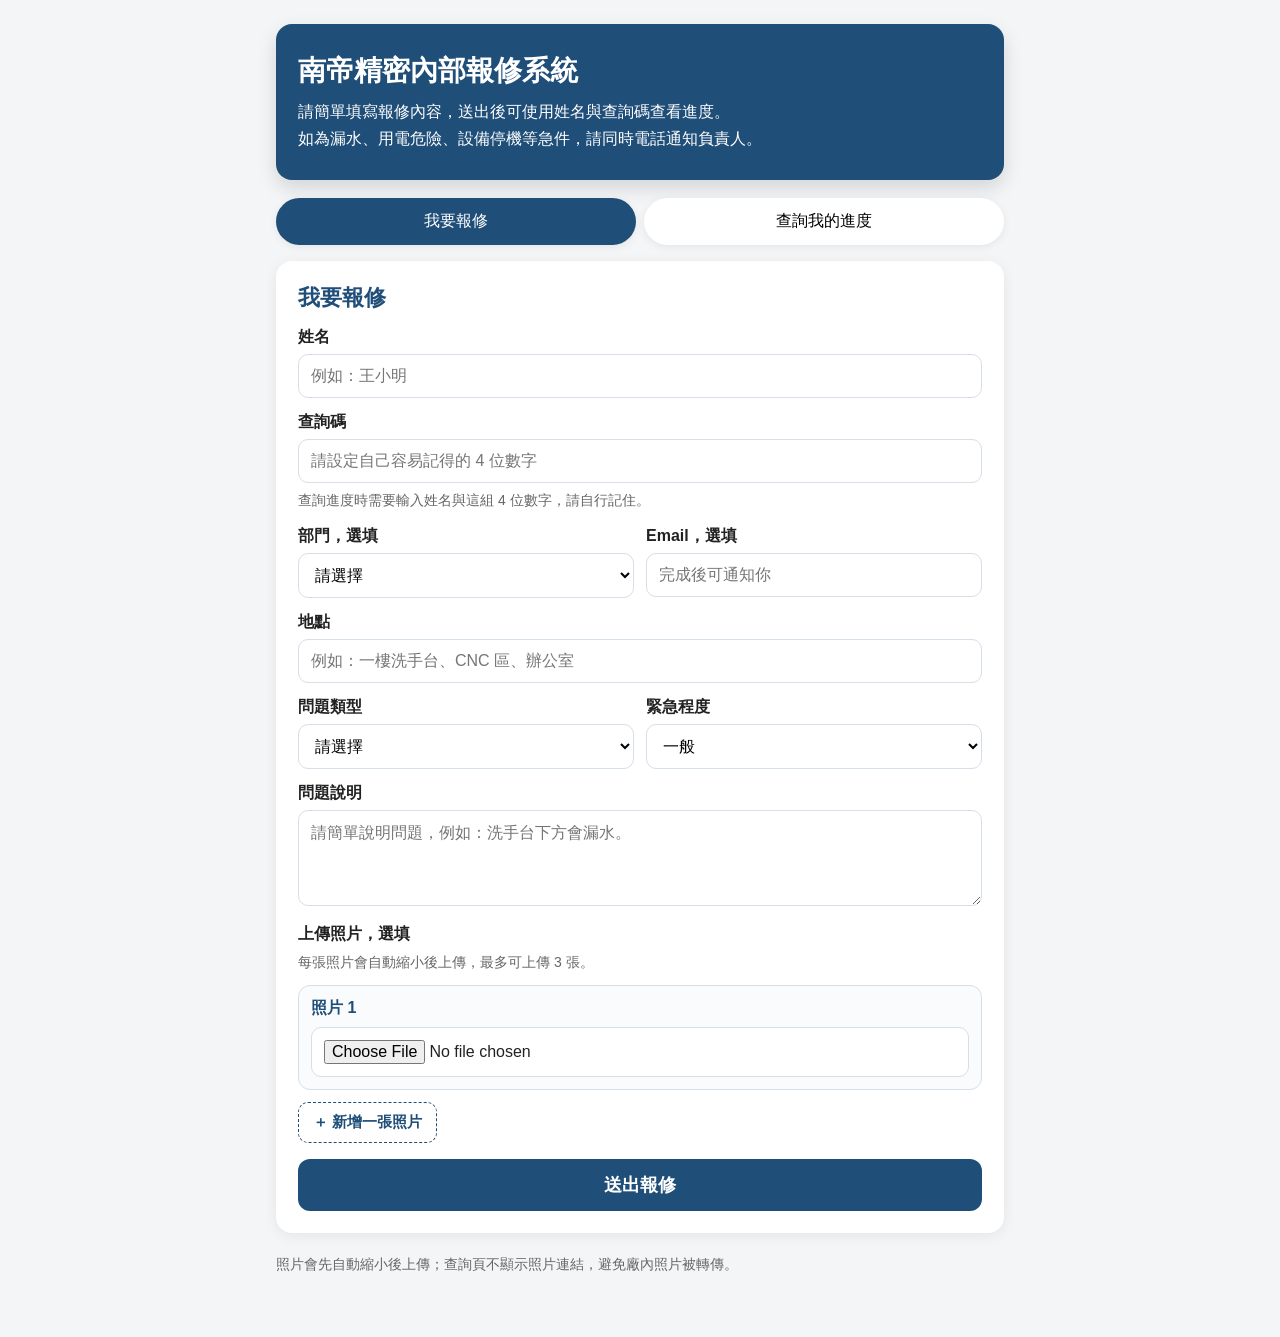
==== commit 6c6f1304: "Verify submissions and hide employee photo links" ====
--- a/index.html
+++ b/index.html
@@ -3,15 +3,14 @@
 <head>
 <meta charset="UTF-8"><meta name="viewport" content="width=device-width, initial-scale=1.0"><title>南帝精密內部報修系統</title>
 <style>
-:root{--main:#1f4e79;--bg:#f3f5f7;--border:#d6dee7;--good:#eaf7ea;--bad:#fff0f0}*{box-sizing:border-box}body{margin:0;font-family:"Microsoft JhengHei",Arial,sans-serif;background:var(--bg);color:#222}.wrap{max-width:760px;margin:0 auto;padding:24px 16px 60px}.hero{background:var(--main);color:#fff;padding:28px 22px;border-radius:16px;margin-bottom:18px;box-shadow:0 8px 20px #0002}.hero h1{margin:0 0 8px;font-size:28px}.hero p{margin:0;line-height:1.7}.tabs{display:flex;gap:8px;margin-bottom:16px}.tab-btn{flex:1;border:0;padding:13px 16px;border-radius:999px;background:#fff;cursor:pointer;font-size:16px;box-shadow:0 2px 8px #0001}.tab-btn.active{background:var(--main);color:#fff}.card{background:#fff;border-radius:16px;padding:22px;box-shadow:0 3px 14px #0001;margin-bottom:18px}.card h2{margin:0 0 14px;font-size:22px;color:var(--main)}label{display:block;font-weight:bold;margin:14px 0 6px}input,select,textarea{width:100%;border:1px solid var(--border);border-radius:10px;padding:12px;font-size:16px;background:#fff}textarea{min-height:96px;resize:vertical}.grid2{display:grid;grid-template-columns:1fr 1fr;gap:12px}.hint{color:#666;font-size:14px;line-height:1.6;margin-top:6px}.btn{width:100%;margin-top:16px;border:0;border-radius:12px;padding:14px 18px;color:#fff;background:var(--main);font-size:18px;font-weight:bold;cursor:pointer}.btn.secondary{background:#555}.btn:disabled{opacity:.6;cursor:not-allowed}.result{display:none;margin-top:16px;padding:14px;border-radius:12px;line-height:1.7;background:#eef6ff}.success{background:var(--good)!important;border-left:5px solid #3c9d40}.error{background:var(--bad)!important;border-left:5px solid #d33}.photo-slot{margin-top:12px;padding:12px;border:1px solid var(--border);border-radius:12px;background:#fafbfd}.photo-slot-title{font-weight:bold;color:var(--main);margin-bottom:8px}.photo-slot.hidden{display:none}.upload-progress{display:none;margin-top:8px;padding:9px 10px;border-radius:9px;background:#eef6ff;color:var(--main);font-size:14px;line-height:1.6}.photo-preview{display:none;margin-top:10px}.photo-preview img{display:block;max-width:100%;max-height:220px;border-radius:10px;border:1px solid #ddd}.remove-btn{width:auto;margin-top:8px;padding:8px 12px;border:1px solid #d6dee7;border-radius:8px;background:#fff;color:#555;cursor:pointer}.add-photo{width:auto;padding:10px 14px;margin-top:12px;border:1px dashed var(--main);border-radius:10px;background:#fff;color:var(--main);font-size:15px;font-weight:bold;cursor:pointer}.repair-item{border:1px solid #d9e1ea;border-radius:12px;padding:14px;margin-top:12px;background:#fff}.repair-item.urgent{background:#ffeaea;border-left:5px solid #d33}.repair-id{font-size:18px;font-weight:bold;color:var(--main);margin-bottom:8px}.status{display:inline-block;font-weight:bold;border-radius:999px;padding:4px 10px;margin-bottom:8px;background:#eee}.waiting{background:#fff2cc}.doing{background:#d9eaf7}.done{background:#d9ead3}.hold{background:#eadcf8}.row{line-height:1.8;word-break:break-word}.hidden{display:none}a{color:var(--main);font-weight:bold}.footer-note{color:#666;font-size:14px;line-height:1.7;margin-top:20px}@media(max-width:600px){.hero h1{font-size:24px}.card{padding:18px}.grid2{grid-template-columns:1fr}}
-</style>
-</head>
+:root{--main:#1f4e79;--bg:#f3f5f7;--border:#d6dee7;--good:#eaf7ea;--bad:#fff0f0}*{box-sizing:border-box}body{margin:0;font-family:"Microsoft JhengHei",Arial,sans-serif;background:var(--bg);color:#222}.wrap{max-width:760px;margin:0 auto;padding:24px 16px 60px}.hero{background:var(--main);color:#fff;padding:28px 22px;border-radius:16px;margin-bottom:18px;box-shadow:0 8px 20px #0002}.hero h1{margin:0 0 8px;font-size:28px}.hero p{margin:0;line-height:1.7}.tabs{display:flex;gap:8px;margin-bottom:16px}.tab-btn{flex:1;border:0;padding:13px 16px;border-radius:999px;background:#fff;cursor:pointer;font-size:16px;box-shadow:0 2px 8px #0001}.tab-btn.active{background:var(--main);color:#fff}.card{background:#fff;border-radius:16px;padding:22px;box-shadow:0 3px 14px #0001;margin-bottom:18px}.card h2{margin:0 0 14px;font-size:22px;color:var(--main)}label{display:block;font-weight:bold;margin:14px 0 6px}input,select,textarea{width:100%;border:1px solid var(--border);border-radius:10px;padding:12px;font-size:16px;background:#fff}textarea{min-height:96px;resize:vertical}.grid2{display:grid;grid-template-columns:1fr 1fr;gap:12px}.hint{color:#666;font-size:14px;line-height:1.6;margin-top:6px}.btn{width:100%;margin-top:16px;border:0;border-radius:12px;padding:14px 18px;color:#fff;background:var(--main);font-size:18px;font-weight:bold;cursor:pointer}.btn.secondary{background:#555}.btn:disabled{opacity:.6;cursor:not-allowed}.result{display:none;margin-top:16px;padding:14px;border-radius:12px;line-height:1.7;background:#eef6ff}.success{background:var(--good)!important;border-left:5px solid #3c9d40}.error{background:var(--bad)!important;border-left:5px solid #d33}.notice{background:#fff8e1!important;border-left:5px solid #f6b400}.photo-slot{margin-top:12px;padding:12px;border:1px solid var(--border);border-radius:12px;background:#fafbfd}.photo-slot-title{font-weight:bold;color:var(--main);margin-bottom:8px}.photo-slot.hidden{display:none}.upload-progress{display:none;margin-top:8px;padding:9px 10px;border-radius:9px;background:#eef6ff;color:var(--main);font-size:14px;line-height:1.6}.photo-preview{display:none;margin-top:10px}.photo-preview img{display:block;max-width:100%;max-height:220px;border-radius:10px;border:1px solid #ddd}.remove-btn{width:auto;margin-top:8px;padding:8px 12px;border:1px solid #d6dee7;border-radius:8px;background:#fff;color:#555;cursor:pointer}.add-photo{width:auto;padding:10px 14px;margin-top:12px;border:1px dashed var(--main);border-radius:10px;background:#fff;color:var(--main);font-size:15px;font-weight:bold;cursor:pointer}.repair-item{border:1px solid #d9e1ea;border-radius:12px;padding:14px;margin-top:12px;background:#fff}.repair-item.urgent{background:#ffeaea;border-left:5px solid #d33}.repair-id{font-size:18px;font-weight:bold;color:var(--main);margin-bottom:8px}.status{display:inline-block;font-weight:bold;border-radius:999px;padding:4px 10px;margin-bottom:8px;background:#eee}.waiting{background:#fff2cc}.doing{background:#d9eaf7}.done{background:#d9ead3}.hold{background:#eadcf8}.row{line-height:1.8;word-break:break-word}.hidden{display:none}.footer-note{color:#666;font-size:14px;line-height:1.7;margin-top:20px}@media(max-width:600px){.hero h1{font-size:24px}.card{padding:18px}.grid2{grid-template-columns:1fr}}
+</style></head>
 <body><div class="wrap">
 <div class="hero"><h1>南帝精密內部報修系統</h1><p>請簡單填寫報修內容，送出後可使用姓名與查詢碼查看進度。<br>如為漏水、用電危險、設備停機等急件，請同時電話通知負責人。</p></div>
 <div class="tabs"><button class="tab-btn active" onclick="showTab('create')">我要報修</button><button class="tab-btn" onclick="showTab('query')">查詢我的進度</button></div>
 <section id="tab-create" class="card"><h2>我要報修</h2><form id="repairForm">
 <label>姓名</label><input type="text" name="name" required placeholder="例如：王小明">
-<label>查詢碼</label><input type="tel" name="queryCode" required inputmode="numeric" pattern="[0-9]{4}" maxlength="4" autocomplete="off" placeholder="請輸入 4 位數字，例如：手機末 4 碼"><div class="hint">查詢進度時需要輸入姓名與這組 4 位數字，請記住查詢碼。</div>
+<label>查詢碼</label><input type="tel" name="queryCode" required inputmode="numeric" pattern="[0-9]{4}" maxlength="4" autocomplete="off" placeholder="請設定自己容易記得的 4 位數字"><div class="hint">查詢進度時需要輸入姓名與這組 4 位數字，請自行記住。</div>
 <div class="grid2"><div><label>部門，選填</label><select name="department"><option value="">請選擇</option><option>製課</option><option>品保</option><option>倉庫</option><option>組立</option><option>前面辦公室</option><option>經營層</option><option>其它</option></select></div><div><label>Email，選填</label><input type="email" name="requesterEmail" placeholder="完成後可通知你"></div></div>
 <label>地點</label><input type="text" name="location" required placeholder="例如：一樓洗手台、CNC 區、辦公室">
 <div class="grid2"><div><label>問題類型</label><select name="category" required><option value="">請選擇</option><option>水電</option><option>設備</option><option>空調</option><option>資訊</option><option>環境</option><option>其他</option></select></div><div><label>緊急程度</label><select name="urgency"><option>一般</option><option>急件</option><option>停工／危險</option></select></div></div>
@@ -21,14 +20,16 @@
 <div class="photo-slot hidden" id="photoSlot1"><div class="photo-slot-title">照片 2</div><input type="file" id="photoFile1" accept="image/*" onchange="handlePhotoChange(1,this)"><div id="photoProgress1" class="upload-progress"></div><div id="photoPreview1" class="photo-preview"><img id="photoPreviewImg1" alt="照片 2 預覽"><button type="button" class="remove-btn" onclick="removePhoto(1)">移除照片</button></div></div>
 <div class="photo-slot hidden" id="photoSlot2"><div class="photo-slot-title">照片 3</div><input type="file" id="photoFile2" accept="image/*" onchange="handlePhotoChange(2,this)"><div id="photoProgress2" class="upload-progress"></div><div id="photoPreview2" class="photo-preview"><img id="photoPreviewImg2" alt="照片 3 預覽"><button type="button" class="remove-btn" onclick="removePhoto(2)">移除照片</button></div></div>
 <button id="addPhotoBtn" class="add-photo" type="button" onclick="addPhotoSlot()">＋ 新增一張照片</button><button id="submitRepairBtn" class="btn" type="submit">送出報修</button></form><div id="createResult" class="result"></div></section>
-<section id="tab-query" class="card hidden"><h2>查詢我的進度</h2><label>姓名</label><input type="text" id="queryName" placeholder="請輸入報修時填寫的姓名"><label>查詢碼</label><input type="tel" id="queryCode" inputmode="numeric" pattern="[0-9]{4}" maxlength="4" autocomplete="off" placeholder="請輸入報修時設定的 4 位數字"><div class="hint">為保護報修內容與照片，姓名與查詢碼都正確才會顯示案件。</div><button class="btn" onclick="queryRepair()">查詢我的報修</button><div id="queryResult" class="result"></div></section>
-<div class="footer-note">照片會先自動縮小後上傳，以減少送出等待時間。</div></div>
+<section id="tab-query" class="card hidden"><h2>查詢我的進度</h2><label>姓名</label><input type="text" id="queryName" placeholder="請輸入報修時填寫的姓名"><label>查詢碼</label><input type="tel" id="queryCode" inputmode="numeric" pattern="[0-9]{4}" maxlength="4" autocomplete="off" placeholder="請輸入報修時設定的 4 位數字"><div class="hint">為保護報修內容，姓名與查詢碼都正確才會顯示案件。</div><button class="btn" onclick="queryRepair()">查詢我的報修</button><div id="queryResult" class="result"></div></section>
+<div class="footer-note">照片會先自動縮小後上傳；查詢頁不顯示照片連結，避免廠內照片被轉傳。</div></div>
 <script>
 const GAS_WEBAPP_URL='https://script.google.com/macros/s/AKfycbwZGtu0iZI4AavFB39zEygscZorsvTIdnniu2EJqHiKjo76A5WQ3G32F8M7O5M1Nfdqcw/exec';const MAX_ORIGINAL_BYTES=20*1024*1024,MAX_IMAGE_SIDE=1280,JPEG_QUALITY=.72,MAX_PHOTOS=3;let preparedPhotos=[null,null,null],photoTasks=[null,null,null],visiblePhotoSlots=1;
-function showTab(tab){document.querySelectorAll('.tab-btn').forEach(b=>b.classList.remove('active'));document.querySelectorAll('section[id^="tab-"]').forEach(s=>s.classList.add('hidden'));document.getElementById('tab-'+tab).classList.remove('hidden');document.querySelectorAll('.tab-btn')[tab==='create'?0:1].classList.add('active')}function showResult(id,html,type='success'){const b=document.getElementById(id);b.innerHTML=html;b.className='result '+type;b.style.display='block'}function progress(i,h,t=''){const b=document.getElementById('photoProgress'+i);b.innerHTML=h;b.className='upload-progress '+t;b.style.display='block'}function hideProgress(i){document.getElementById('photoProgress'+i).style.display='none'}function formatBytes(b){return b<1048576?Math.round(b/1024)+' KB':(b/1048576).toFixed(1)+' MB'}function generateCaseId(){const n=new Date(),p=x=>String(x).padStart(2,'0'),r=Math.floor(Math.random()*900+100);return`R${n.getFullYear()}${p(n.getMonth()+1)}${p(n.getDate())}-${p(n.getHours())}${p(n.getMinutes())}${p(n.getSeconds())}${r}`}function formToParams(form){const fd=new FormData(form),p=new URLSearchParams();for(const[k,v]of fd.entries()){if(!(v instanceof File))p.append(k,v)}return p}function readAsDataUrl(blob){return new Promise((resolve,reject)=>{const r=new FileReader();r.onload=()=>resolve(r.result);r.onerror=()=>reject(new Error('圖片轉換失敗'));r.readAsDataURL(blob)})}function loadImage(file){return new Promise((resolve,reject)=>{const url=URL.createObjectURL(file),img=new Image();img.onload=()=>{URL.revokeObjectURL(url);resolve(img)};img.onerror=()=>{URL.revokeObjectURL(url);reject(new Error('無法讀取圖片格式'))};img.src=url})}function canvasToBlob(canvas,type,quality){return new Promise((resolve,reject)=>canvas.toBlob(b=>b?resolve(b):reject(new Error('圖片壓縮失敗')),type,quality))}
+function showTab(tab){document.querySelectorAll('.tab-btn').forEach(b=>b.classList.remove('active'));document.querySelectorAll('section[id^="tab-"]').forEach(s=>s.classList.add('hidden'));document.getElementById('tab-'+tab).classList.remove('hidden');document.querySelectorAll('.tab-btn')[tab==='create'?0:1].classList.add('active')}function showResult(id,html,type='success'){const b=document.getElementById(id);b.innerHTML=html;b.className='result '+type;b.style.display='block'}function progress(i,h,t=''){const b=document.getElementById('photoProgress'+i);b.innerHTML=h;b.className='upload-progress '+t;b.style.display='block'}function hideProgress(i){document.getElementById('photoProgress'+i).style.display='none'}function formatBytes(b){return b<1048576?Math.round(b/1024)+' KB':(b/1048576).toFixed(1)+' MB'}function delay(ms){return new Promise(resolve=>setTimeout(resolve,ms))}function generateCaseId(){const n=new Date(),p=x=>String(x).padStart(2,'0'),r=Math.floor(Math.random()*900+100);return`R${n.getFullYear()}${p(n.getMonth()+1)}${p(n.getDate())}-${p(n.getHours())}${p(n.getMinutes())}${p(n.getSeconds())}${r}`}function formToParams(form){const fd=new FormData(form),p=new URLSearchParams();for(const[k,v]of fd.entries()){if(!(v instanceof File))p.append(k,v)}return p}function readAsDataUrl(blob){return new Promise((resolve,reject)=>{const r=new FileReader();r.onload=()=>resolve(r.result);r.onerror=()=>reject(new Error('圖片轉換失敗'));r.readAsDataURL(blob)})}function loadImage(file){return new Promise((resolve,reject)=>{const url=URL.createObjectURL(file),img=new Image();img.onload=()=>{URL.revokeObjectURL(url);resolve(img)};img.onerror=()=>{URL.revokeObjectURL(url);reject(new Error('無法讀取圖片格式'))};img.src=url})}function canvasToBlob(canvas,type,quality){return new Promise((resolve,reject)=>canvas.toBlob(b=>b?resolve(b):reject(new Error('圖片壓縮失敗')),type,quality))}
 async function compressPhoto(file){if(file.size>MAX_ORIGINAL_BYTES)throw new Error('照片超過 20MB，請選擇較小的照片。');const img=await loadImage(file),scale=Math.min(1,MAX_IMAGE_SIDE/Math.max(img.naturalWidth,img.naturalHeight)),w=Math.max(1,Math.round(img.naturalWidth*scale)),h=Math.max(1,Math.round(img.naturalHeight*scale)),canvas=document.createElement('canvas');canvas.width=w;canvas.height=h;canvas.getContext('2d',{alpha:false}).drawImage(img,0,0,w,h);const blob=await canvasToBlob(canvas,'image/jpeg',JPEG_QUALITY);return{blob,name:'repair-photo-'+Date.now()+'.jpg',type:'image/jpeg',originalSize:file.size}}
 function addPhotoSlot(){if(visiblePhotoSlots>=MAX_PHOTOS)return;document.getElementById('photoSlot'+visiblePhotoSlots).classList.remove('hidden');visiblePhotoSlots++;if(visiblePhotoSlots>=MAX_PHOTOS)document.getElementById('addPhotoBtn').style.display='none'}function removePhoto(i){document.getElementById('photoFile'+i).value='';document.getElementById('photoPreview'+i).style.display='none';document.getElementById('photoPreviewImg'+i).src='';hideProgress(i);preparedPhotos[i]=null;photoTasks[i]=null}function handlePhotoChange(i,input){const file=input.files[0],preview=document.getElementById('photoPreview'+i),img=document.getElementById('photoPreviewImg'+i);preparedPhotos[i]=null;preview.style.display='none';img.src='';if(!file){photoTasks[i]=null;hideProgress(i);return}progress(i,'正在縮小照片，請稍候…');photoTasks[i]=compressPhoto(file).then(photo=>{preparedPhotos[i]=photo;img.src=URL.createObjectURL(photo.blob);preview.style.display='block';const saved=Math.max(0,Math.round((1-photo.blob.size/photo.originalSize)*100));progress(i,`已準備：${formatBytes(photo.originalSize)} → <strong>${formatBytes(photo.blob.size)}</strong>（縮小 ${saved}%）`,'success');return photo}).catch(error=>{preparedPhotos[i]=null;input.value='';progress(i,error.message,'error');return null})}
-document.getElementById('repairForm').addEventListener('submit',async function(e){e.preventDefault();const btn=document.getElementById('submitRepairBtn'),caseId=generateCaseId(),params=formToParams(this);params.append('action','create');params.append('caseId',caseId);btn.disabled=true;btn.innerText='送出中...';showResult('createResult','正在建立報修資料，請稍候…','success');try{await Promise.all(photoTasks.filter(Boolean));const photos=preparedPhotos.filter(Boolean);if(photos.length){showResult('createResult',`正在上傳 ${photos.length} 張照片，請稍候…`,'success');for(let i=0;i<photos.length;i++){const suffix=i===0?'':String(i+1);params.append('photoData'+suffix,await readAsDataUrl(photos[i].blob));params.append('photoName'+suffix,photos[i].name);params.append('photoType'+suffix,photos[i].type)}}await fetch(GAS_WEBAPP_URL,{method:'POST',mode:'no-cors',body:params});showResult('createResult',`<strong>報修已送出。</strong><br>報修編號：<strong>${caseId}</strong><br>目前狀態：待處理<br><br>之後請使用「姓名＋查詢碼」查詢進度。`,'success');this.reset();preparedPhotos=[null,null,null];photoTasks=[null,null,null];visiblePhotoSlots=1;for(let i=0;i<MAX_PHOTOS;i++){document.getElementById('photoPreview'+i).style.display='none';hideProgress(i);if(i>0)document.getElementById('photoSlot'+i).classList.add('hidden')}document.getElementById('addPhotoBtn').style.display='inline-block'}catch(error){showResult('createResult','送出失敗：'+escapeHtml(error.message||'請稍後再試。'),'error')}finally{btn.disabled=false;btn.innerText='送出報修'}});
-function jsonp(url,cb){const name='cb_'+Date.now()+'_'+Math.floor(Math.random()*999),script=document.createElement('script');window[name]=data=>{cb(data);delete window[name];script.remove()};script.src=url+'&callback='+name;script.onerror=()=>showResult('queryResult','讀取失敗，請稍後再試。','error');document.body.appendChild(script)}function queryRepair(){const name=document.getElementById('queryName').value.trim(),code=document.getElementById('queryCode').value.trim();if(!name){showResult('queryResult','請輸入姓名。','error');return}if(!/^\d{4}$/.test(code)){showResult('queryResult','請輸入 4 位數字查詢碼。','error');return}jsonp(GAS_WEBAPP_URL+'?action=query&name='+encodeURIComponent(name)+'&queryCode='+encodeURIComponent(code),renderQueryResult)}function photoLinks(item){let links=[];['照片連結','照片連結2','照片連結3'].forEach((key,i)=>{if(item[key])links.push(`<a href="${escapeHtml(item[key])}" target="_blank" rel="noopener">查看照片 ${i+1}</a>`)});return links.length?`<div class="row"><strong>照片：</strong>${links.join('　')}</div>`:''}
-function renderQueryResult(data){if(!data.success){showResult('queryResult',data.message||'查詢失敗。','error');return}if(!data.results||!data.results.length){showResult('queryResult','查無符合的報修資料，請確認姓名與查詢碼是否正確。','error');return}let html=`<strong>找到您的 ${data.count} 筆報修資料</strong>`;data.results.forEach(item=>{const urgent=item['緊急程度']==='急件'||item['緊急程度']==='停工／危險'?' urgent':'';html+=`<div class="repair-item${urgent}"><div class="repair-id">${escapeHtml(item['報修編號'])}</div><div class="status ${statusClass(item['狀態'])}">${escapeHtml(item['狀態']||'待處理')}</div><div class="row"><strong>日期：</strong>${escapeHtml(item['建立時間'])}</div><div class="row"><strong>地點：</strong>${escapeHtml(item['地點'])}</div><div class="row"><strong>問題：</strong>${escapeHtml(item['問題說明'])}</div>${photoLinks(item)}<div class="row"><strong>預定完成日：</strong>${escapeHtml(item['預定完成日']||'-')}</div><div class="row"><strong>備註：</strong>${escapeHtml(item['備註']||'-')}</div></div>`});showResult('queryResult',html,'success')}function statusClass(s){return s==='待處理'?'waiting':s==='處理中'?'doing':s==='已完成'?'done':s==='暫緩'?'hold':''}function escapeHtml(text){return String(text??'').replaceAll('&','&amp;').replaceAll('<','&lt;').replaceAll('>','&gt;').replaceAll('"','&quot;').replaceAll("'",'&#039;')}
+function jsonpPromise(url){return new Promise((resolve,reject)=>{const name='cb_'+Date.now()+'_'+Math.floor(Math.random()*99999),script=document.createElement('script'),timer=setTimeout(()=>{cleanup();reject(new Error('查詢逾時'))},12000);function cleanup(){clearTimeout(timer);delete window[name];script.remove()}window[name]=data=>{cleanup();resolve(data)};script.src=url+'&callback='+name;script.onerror=()=>{cleanup();reject(new Error('讀取失敗'))};document.body.appendChild(script)})}
+async function verifyCreatedCase(caseId,name,queryCode){for(let attempt=1;attempt<=4;attempt++){await delay(attempt===1?700:1000);try{const data=await jsonpPromise(GAS_WEBAPP_URL+'?action=query&name='+encodeURIComponent(name)+'&queryCode='+encodeURIComponent(queryCode));if(data.success&&(data.results||[]).some(item=>item['報修編號']===caseId))return true}catch(error){} }return false}
+document.getElementById('repairForm').addEventListener('submit',async function(e){e.preventDefault();const btn=document.getElementById('submitRepairBtn'),caseId=generateCaseId(),params=formToParams(this),name=this.elements.name.value.trim(),queryCode=this.elements.queryCode.value.trim();params.append('action','create');params.append('caseId',caseId);btn.disabled=true;btn.innerText='送出中...';showResult('createResult','正在建立報修資料，請稍候…','success');try{await Promise.all(photoTasks.filter(Boolean));const photos=preparedPhotos.filter(Boolean);if(photos.length){showResult('createResult',`正在上傳 ${photos.length} 張照片，請稍候…`,'success');for(let i=0;i<photos.length;i++){const suffix=i===0?'':String(i+1);params.append('photoData'+suffix,await readAsDataUrl(photos[i].blob));params.append('photoName'+suffix,photos[i].name);params.append('photoType'+suffix,photos[i].type)}}await fetch(GAS_WEBAPP_URL,{method:'POST',mode:'no-cors',body:params});showResult('createResult','資料已送出，正在確認案件是否成功建立…','notice');const confirmed=await verifyCreatedCase(caseId,name,queryCode);if(!confirmed){showResult('createResult',`<strong>目前無法確認報修是否成功。</strong><br>請先不要重複送出，並將此編號提供給管理者確認：<strong>${escapeHtml(caseId)}</strong>`,'error');return}showResult('createResult',`<strong>報修已成功建立。</strong><br>報修編號：<strong>${escapeHtml(caseId)}</strong><br>目前狀態：待處理<br><br>之後請使用「姓名＋查詢碼」查詢進度。`,'success');this.reset();preparedPhotos=[null,null,null];photoTasks=[null,null,null];visiblePhotoSlots=1;for(let i=0;i<MAX_PHOTOS;i++){document.getElementById('photoPreview'+i).style.display='none';hideProgress(i);if(i>0)document.getElementById('photoSlot'+i).classList.add('hidden')}document.getElementById('addPhotoBtn').style.display='inline-block'}catch(error){showResult('createResult','送出失敗：'+escapeHtml(error.message||'請稍後再試。'),'error')}finally{btn.disabled=false;btn.innerText='送出報修'}});
+function queryRepair(){const name=document.getElementById('queryName').value.trim(),code=document.getElementById('queryCode').value.trim();if(!name){showResult('queryResult','請輸入姓名。','error');return}if(!/^\d{4}$/.test(code)){showResult('queryResult','請輸入 4 位數字查詢碼。','error');return}jsonpPromise(GAS_WEBAPP_URL+'?action=query&name='+encodeURIComponent(name)+'&queryCode='+encodeURIComponent(code)).then(renderQueryResult).catch(()=>showResult('queryResult','查詢失敗，請稍後再試。','error'))}
+function renderQueryResult(data){if(!data.success){showResult('queryResult',data.message||'查詢失敗。','error');return}if(!data.results||!data.results.length){showResult('queryResult','查無符合的報修資料，請確認姓名與查詢碼是否正確。','error');return}let html=`<strong>找到您的 ${data.count} 筆報修資料</strong>`;data.results.forEach(item=>{const urgent=item['緊急程度']==='急件'||item['緊急程度']==='停工／危險'?' urgent':'';html+=`<div class="repair-item${urgent}"><div class="repair-id">${escapeHtml(item['報修編號'])}</div><div class="status ${statusClass(item['狀態'])}">${escapeHtml(item['狀態']||'待處理')}</div><div class="row"><strong>日期：</strong>${escapeHtml(item['建立時間'])}</div><div class="row"><strong>地點：</strong>${escapeHtml(item['地點'])}</div><div class="row"><strong>問題：</strong>${escapeHtml(item['問題說明'])}</div><div class="row"><strong>照片：</strong>已由管理者保管</div><div class="row"><strong>預定完成日：</strong>${escapeHtml(item['預定完成日']||'-')}</div><div class="row"><strong>備註：</strong>${escapeHtml(item['備註']||'-')}</div></div>`});showResult('queryResult',html,'success')}function statusClass(s){return s==='待處理'?'waiting':s==='處理中'?'doing':s==='已完成'?'done':s==='暫緩'?'hold':''}function escapeHtml(text){return String(text??'').replaceAll('&','&amp;').replaceAll('<','&lt;').replaceAll('>','&gt;').replaceAll('"','&quot;').replaceAll("'",'&#039;')}
 </script></body></html>
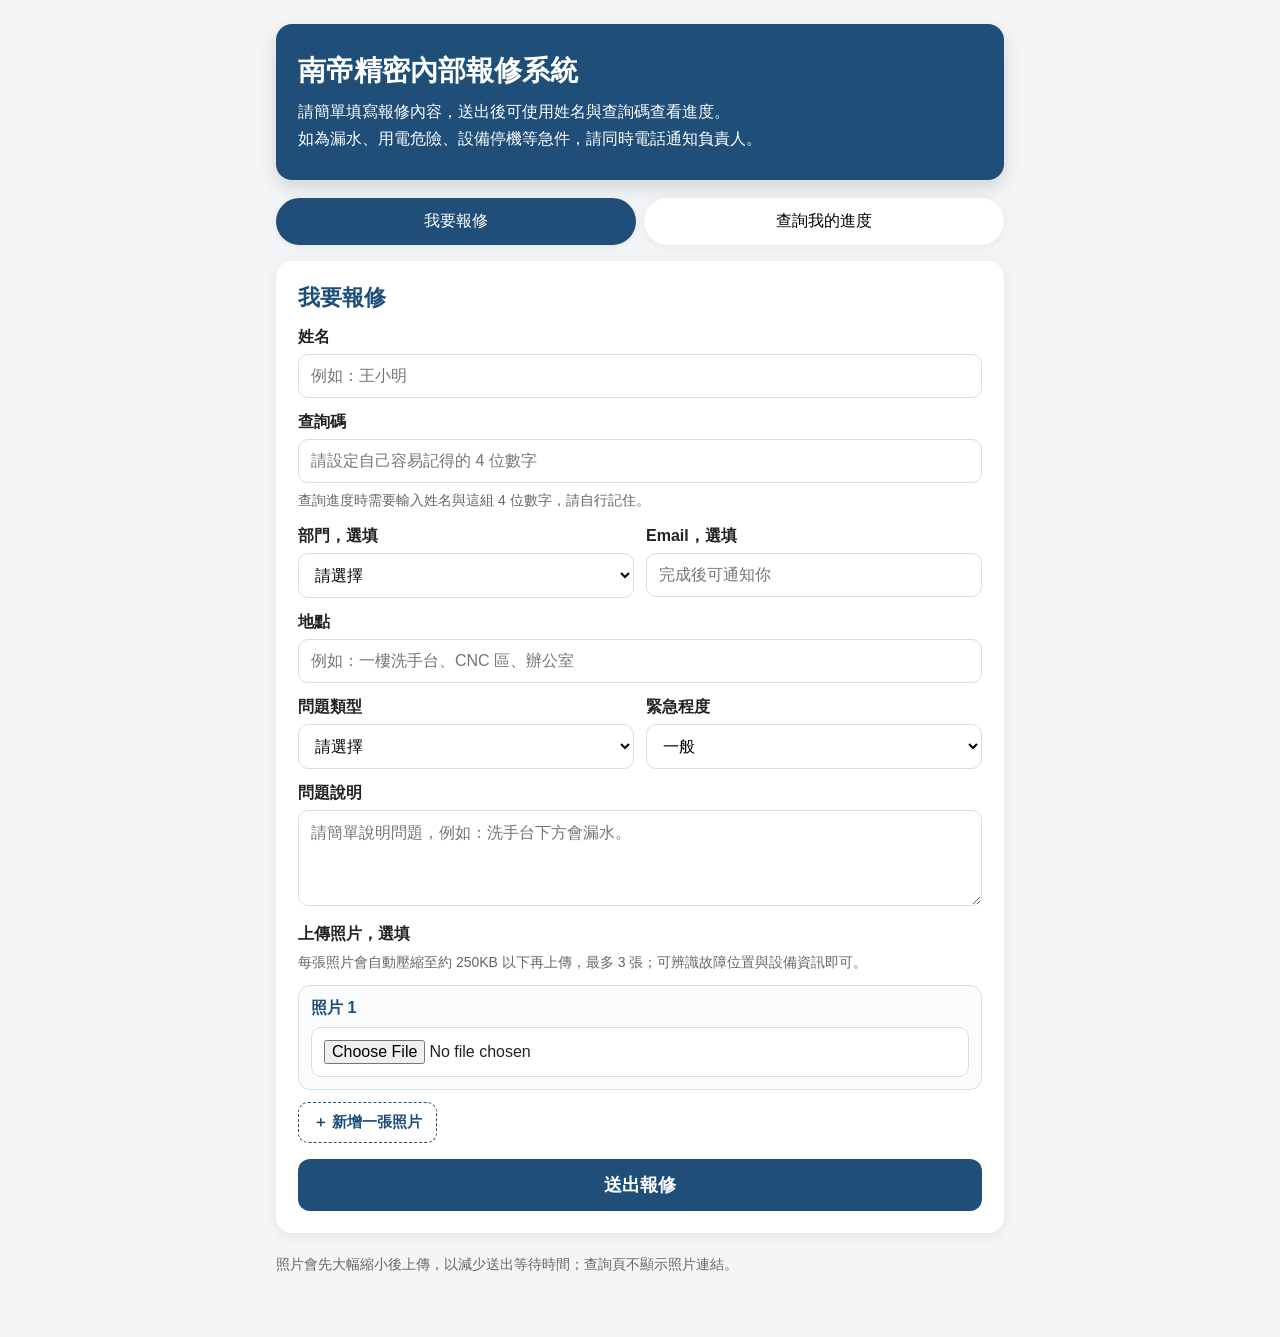
==== commit 6617e98b: "Reduce uploaded repair photo size for faster submissions" ====
--- a/index.html
+++ b/index.html
@@ -15,21 +15,45 @@
 <label>地點</label><input type="text" name="location" required placeholder="例如：一樓洗手台、CNC 區、辦公室">
 <div class="grid2"><div><label>問題類型</label><select name="category" required><option value="">請選擇</option><option>水電</option><option>設備</option><option>空調</option><option>資訊</option><option>環境</option><option>其他</option></select></div><div><label>緊急程度</label><select name="urgency"><option>一般</option><option>急件</option><option>停工／危險</option></select></div></div>
 <label>問題說明</label><textarea name="description" required placeholder="請簡單說明問題，例如：洗手台下方會漏水。"></textarea>
-<label>上傳照片，選填</label><div class="hint">每張照片會自動縮小後上傳，最多可上傳 3 張。</div>
+<label>上傳照片，選填</label><div class="hint">每張照片會自動壓縮至約 250KB 以下再上傳，最多 3 張；可辨識故障位置與設備資訊即可。</div>
 <div class="photo-slot" id="photoSlot0"><div class="photo-slot-title">照片 1</div><input type="file" id="photoFile0" accept="image/*" onchange="handlePhotoChange(0,this)"><div id="photoProgress0" class="upload-progress"></div><div id="photoPreview0" class="photo-preview"><img id="photoPreviewImg0" alt="照片 1 預覽"><button type="button" class="remove-btn" onclick="removePhoto(0)">移除照片</button></div></div>
 <div class="photo-slot hidden" id="photoSlot1"><div class="photo-slot-title">照片 2</div><input type="file" id="photoFile1" accept="image/*" onchange="handlePhotoChange(1,this)"><div id="photoProgress1" class="upload-progress"></div><div id="photoPreview1" class="photo-preview"><img id="photoPreviewImg1" alt="照片 2 預覽"><button type="button" class="remove-btn" onclick="removePhoto(1)">移除照片</button></div></div>
 <div class="photo-slot hidden" id="photoSlot2"><div class="photo-slot-title">照片 3</div><input type="file" id="photoFile2" accept="image/*" onchange="handlePhotoChange(2,this)"><div id="photoProgress2" class="upload-progress"></div><div id="photoPreview2" class="photo-preview"><img id="photoPreviewImg2" alt="照片 3 預覽"><button type="button" class="remove-btn" onclick="removePhoto(2)">移除照片</button></div></div>
 <button id="addPhotoBtn" class="add-photo" type="button" onclick="addPhotoSlot()">＋ 新增一張照片</button><button id="submitRepairBtn" class="btn" type="submit">送出報修</button></form><div id="createResult" class="result"></div></section>
 <section id="tab-query" class="card hidden"><h2>查詢我的進度</h2><label>姓名</label><input type="text" id="queryName" placeholder="請輸入報修時填寫的姓名"><label>查詢碼</label><input type="tel" id="queryCode" inputmode="numeric" pattern="[0-9]{4}" maxlength="4" autocomplete="off" placeholder="請輸入報修時設定的 4 位數字"><div class="hint">為保護報修內容，姓名與查詢碼都正確才會顯示案件。</div><button class="btn" onclick="queryRepair()">查詢我的報修</button><div id="queryResult" class="result"></div></section>
-<div class="footer-note">照片會先自動縮小後上傳；查詢頁不顯示照片連結，避免廠內照片被轉傳。</div></div>
+<div class="footer-note">照片會先大幅縮小後上傳，以減少送出等待時間；查詢頁不顯示照片連結。</div></div>
 <script>
-const GAS_WEBAPP_URL='https://script.google.com/macros/s/AKfycbwZGtu0iZI4AavFB39zEygscZorsvTIdnniu2EJqHiKjo76A5WQ3G32F8M7O5M1Nfdqcw/exec';const MAX_ORIGINAL_BYTES=20*1024*1024,MAX_IMAGE_SIDE=1280,JPEG_QUALITY=.72,MAX_PHOTOS=3;let preparedPhotos=[null,null,null],photoTasks=[null,null,null],visiblePhotoSlots=1;
-function showTab(tab){document.querySelectorAll('.tab-btn').forEach(b=>b.classList.remove('active'));document.querySelectorAll('section[id^="tab-"]').forEach(s=>s.classList.add('hidden'));document.getElementById('tab-'+tab).classList.remove('hidden');document.querySelectorAll('.tab-btn')[tab==='create'?0:1].classList.add('active')}function showResult(id,html,type='success'){const b=document.getElementById(id);b.innerHTML=html;b.className='result '+type;b.style.display='block'}function progress(i,h,t=''){const b=document.getElementById('photoProgress'+i);b.innerHTML=h;b.className='upload-progress '+t;b.style.display='block'}function hideProgress(i){document.getElementById('photoProgress'+i).style.display='none'}function formatBytes(b){return b<1048576?Math.round(b/1024)+' KB':(b/1048576).toFixed(1)+' MB'}function delay(ms){return new Promise(resolve=>setTimeout(resolve,ms))}function generateCaseId(){const n=new Date(),p=x=>String(x).padStart(2,'0'),r=Math.floor(Math.random()*900+100);return`R${n.getFullYear()}${p(n.getMonth()+1)}${p(n.getDate())}-${p(n.getHours())}${p(n.getMinutes())}${p(n.getSeconds())}${r}`}function formToParams(form){const fd=new FormData(form),p=new URLSearchParams();for(const[k,v]of fd.entries()){if(!(v instanceof File))p.append(k,v)}return p}function readAsDataUrl(blob){return new Promise((resolve,reject)=>{const r=new FileReader();r.onload=()=>resolve(r.result);r.onerror=()=>reject(new Error('圖片轉換失敗'));r.readAsDataURL(blob)})}function loadImage(file){return new Promise((resolve,reject)=>{const url=URL.createObjectURL(file),img=new Image();img.onload=()=>{URL.revokeObjectURL(url);resolve(img)};img.onerror=()=>{URL.revokeObjectURL(url);reject(new Error('無法讀取圖片格式'))};img.src=url})}function canvasToBlob(canvas,type,quality){return new Promise((resolve,reject)=>canvas.toBlob(b=>b?resolve(b):reject(new Error('圖片壓縮失敗')),type,quality))}
-async function compressPhoto(file){if(file.size>MAX_ORIGINAL_BYTES)throw new Error('照片超過 20MB，請選擇較小的照片。');const img=await loadImage(file),scale=Math.min(1,MAX_IMAGE_SIDE/Math.max(img.naturalWidth,img.naturalHeight)),w=Math.max(1,Math.round(img.naturalWidth*scale)),h=Math.max(1,Math.round(img.naturalHeight*scale)),canvas=document.createElement('canvas');canvas.width=w;canvas.height=h;canvas.getContext('2d',{alpha:false}).drawImage(img,0,0,w,h);const blob=await canvasToBlob(canvas,'image/jpeg',JPEG_QUALITY);return{blob,name:'repair-photo-'+Date.now()+'.jpg',type:'image/jpeg',originalSize:file.size}}
-function addPhotoSlot(){if(visiblePhotoSlots>=MAX_PHOTOS)return;document.getElementById('photoSlot'+visiblePhotoSlots).classList.remove('hidden');visiblePhotoSlots++;if(visiblePhotoSlots>=MAX_PHOTOS)document.getElementById('addPhotoBtn').style.display='none'}function removePhoto(i){document.getElementById('photoFile'+i).value='';document.getElementById('photoPreview'+i).style.display='none';document.getElementById('photoPreviewImg'+i).src='';hideProgress(i);preparedPhotos[i]=null;photoTasks[i]=null}function handlePhotoChange(i,input){const file=input.files[0],preview=document.getElementById('photoPreview'+i),img=document.getElementById('photoPreviewImg'+i);preparedPhotos[i]=null;preview.style.display='none';img.src='';if(!file){photoTasks[i]=null;hideProgress(i);return}progress(i,'正在縮小照片，請稍候…');photoTasks[i]=compressPhoto(file).then(photo=>{preparedPhotos[i]=photo;img.src=URL.createObjectURL(photo.blob);preview.style.display='block';const saved=Math.max(0,Math.round((1-photo.blob.size/photo.originalSize)*100));progress(i,`已準備：${formatBytes(photo.originalSize)} → <strong>${formatBytes(photo.blob.size)}</strong>（縮小 ${saved}%）`,'success');return photo}).catch(error=>{preparedPhotos[i]=null;input.value='';progress(i,error.message,'error');return null})}
+const GAS_WEBAPP_URL='https://script.google.com/macros/s/AKfycbwZGtu0iZI4AavFB39zEygscZorsvTIdnniu2EJqHiKjo76A5WQ3G32F8M7O5M1Nfdqcw/exec';
+const MAX_ORIGINAL_BYTES=20*1024*1024,MAX_IMAGE_SIDE=960,MIN_IMAGE_SIDE=600,JPEG_QUALITY=.60,MIN_JPEG_QUALITY=.36,TARGET_IMAGE_BYTES=250*1024,MAX_PHOTOS=3;
+let preparedPhotos=[null,null,null],photoTasks=[null,null,null],visiblePhotoSlots=1;
+function showTab(tab){document.querySelectorAll('.tab-btn').forEach(b=>b.classList.remove('active'));document.querySelectorAll('section[id^="tab-"]').forEach(s=>s.classList.add('hidden'));document.getElementById('tab-'+tab).classList.remove('hidden');document.querySelectorAll('.tab-btn')[tab==='create'?0:1].classList.add('active')}
+function showResult(id,html,type='success'){const b=document.getElementById(id);b.innerHTML=html;b.className='result '+type;b.style.display='block'}
+function progress(i,h,t=''){const b=document.getElementById('photoProgress'+i);b.innerHTML=h;b.className='upload-progress '+t;b.style.display='block'}
+function hideProgress(i){document.getElementById('photoProgress'+i).style.display='none'}
+function formatBytes(b){return b<1048576?Math.round(b/1024)+' KB':(b/1048576).toFixed(1)+' MB'}
+function delay(ms){return new Promise(resolve=>setTimeout(resolve,ms))}
+function generateCaseId(){const n=new Date(),p=x=>String(x).padStart(2,'0'),r=Math.floor(Math.random()*900+100);return`R${n.getFullYear()}${p(n.getMonth()+1)}${p(n.getDate())}-${p(n.getHours())}${p(n.getMinutes())}${p(n.getSeconds())}${r}`}
+function formToParams(form){const fd=new FormData(form),p=new URLSearchParams();for(const[k,v]of fd.entries()){if(!(v instanceof File))p.append(k,v)}return p}
+function readAsDataUrl(blob){return new Promise((resolve,reject)=>{const r=new FileReader();r.onload=()=>resolve(r.result);r.onerror=()=>reject(new Error('圖片轉換失敗'));r.readAsDataURL(blob)})}
+function loadImage(file){return new Promise((resolve,reject)=>{const url=URL.createObjectURL(file),img=new Image();img.onload=()=>{URL.revokeObjectURL(url);resolve(img)};img.onerror=()=>{URL.revokeObjectURL(url);reject(new Error('無法讀取圖片格式'))};img.src=url})}
+function canvasToBlob(canvas,type,quality){return new Promise((resolve,reject)=>canvas.toBlob(b=>b?resolve(b):reject(new Error('圖片壓縮失敗')),type,quality))}
+async function encodePhoto(img,maxSide,quality){const scale=Math.min(1,maxSide/Math.max(img.naturalWidth,img.naturalHeight)),w=Math.max(1,Math.round(img.naturalWidth*scale)),h=Math.max(1,Math.round(img.naturalHeight*scale)),canvas=document.createElement('canvas');canvas.width=w;canvas.height=h;canvas.getContext('2d',{alpha:false}).drawImage(img,0,0,w,h);const blob=await canvasToBlob(canvas,'image/jpeg',quality);return{blob:blob,width:w,height:h,quality:quality}}
+async function compressPhoto(file){
+  if(file.size>MAX_ORIGINAL_BYTES)throw new Error('照片超過 20MB，請選擇較小的照片。');
+  const img=await loadImage(file);
+  let side=MAX_IMAGE_SIDE,quality=JPEG_QUALITY,result=await encodePhoto(img,side,quality);
+  while(result.blob.size>TARGET_IMAGE_BYTES&&quality>MIN_JPEG_QUALITY){quality=Math.max(MIN_JPEG_QUALITY,quality-.08);result=await encodePhoto(img,side,quality)}
+  while(result.blob.size>TARGET_IMAGE_BYTES&&side>MIN_IMAGE_SIDE){side=Math.max(MIN_IMAGE_SIDE,Math.round(side*.82));result=await encodePhoto(img,side,quality)}
+  return{blob:result.blob,name:'repair-photo-'+Date.now()+'.jpg',type:'image/jpeg',originalSize:file.size,width:result.width,height:result.height};
+}
+function addPhotoSlot(){if(visiblePhotoSlots>=MAX_PHOTOS)return;document.getElementById('photoSlot'+visiblePhotoSlots).classList.remove('hidden');visiblePhotoSlots++;if(visiblePhotoSlots>=MAX_PHOTOS)document.getElementById('addPhotoBtn').style.display='none'}
+function removePhoto(i){document.getElementById('photoFile'+i).value='';document.getElementById('photoPreview'+i).style.display='none';document.getElementById('photoPreviewImg'+i).src='';hideProgress(i);preparedPhotos[i]=null;photoTasks[i]=null}
+function handlePhotoChange(i,input){const file=input.files[0],preview=document.getElementById('photoPreview'+i),img=document.getElementById('photoPreviewImg'+i);preparedPhotos[i]=null;preview.style.display='none';img.src='';if(!file){photoTasks[i]=null;hideProgress(i);return}progress(i,'正在壓縮照片以加快上傳，請稍候…');photoTasks[i]=compressPhoto(file).then(photo=>{preparedPhotos[i]=photo;img.src=URL.createObjectURL(photo.blob);preview.style.display='block';const saved=Math.max(0,Math.round((1-photo.blob.size/photo.originalSize)*100));progress(i,`已準備：${formatBytes(photo.originalSize)} → <strong>${formatBytes(photo.blob.size)}</strong>（縮小 ${saved}%）`,'success');return photo}).catch(error=>{preparedPhotos[i]=null;input.value='';progress(i,error.message,'error');return null})}
 function jsonpPromise(url){return new Promise((resolve,reject)=>{const name='cb_'+Date.now()+'_'+Math.floor(Math.random()*99999),script=document.createElement('script'),timer=setTimeout(()=>{cleanup();reject(new Error('查詢逾時'))},12000);function cleanup(){clearTimeout(timer);delete window[name];script.remove()}window[name]=data=>{cleanup();resolve(data)};script.src=url+'&callback='+name;script.onerror=()=>{cleanup();reject(new Error('讀取失敗'))};document.body.appendChild(script)})}
 async function verifyCreatedCase(caseId,name,queryCode){for(let attempt=1;attempt<=4;attempt++){await delay(attempt===1?700:1000);try{const data=await jsonpPromise(GAS_WEBAPP_URL+'?action=query&name='+encodeURIComponent(name)+'&queryCode='+encodeURIComponent(queryCode));if(data.success&&(data.results||[]).some(item=>item['報修編號']===caseId))return true}catch(error){} }return false}
 document.getElementById('repairForm').addEventListener('submit',async function(e){e.preventDefault();const btn=document.getElementById('submitRepairBtn'),caseId=generateCaseId(),params=formToParams(this),name=this.elements.name.value.trim(),queryCode=this.elements.queryCode.value.trim();params.append('action','create');params.append('caseId',caseId);btn.disabled=true;btn.innerText='送出中...';showResult('createResult','正在建立報修資料，請稍候…','success');try{await Promise.all(photoTasks.filter(Boolean));const photos=preparedPhotos.filter(Boolean);if(photos.length){showResult('createResult',`正在上傳 ${photos.length} 張照片，請稍候…`,'success');for(let i=0;i<photos.length;i++){const suffix=i===0?'':String(i+1);params.append('photoData'+suffix,await readAsDataUrl(photos[i].blob));params.append('photoName'+suffix,photos[i].name);params.append('photoType'+suffix,photos[i].type)}}await fetch(GAS_WEBAPP_URL,{method:'POST',mode:'no-cors',body:params});showResult('createResult','資料已送出，正在確認案件是否成功建立…','notice');const confirmed=await verifyCreatedCase(caseId,name,queryCode);if(!confirmed){showResult('createResult',`<strong>目前無法確認報修是否成功。</strong><br>請先不要重複送出，並將此編號提供給管理者確認：<strong>${escapeHtml(caseId)}</strong>`,'error');return}showResult('createResult',`<strong>報修已成功建立。</strong><br>報修編號：<strong>${escapeHtml(caseId)}</strong><br>目前狀態：待處理<br><br>之後請使用「姓名＋查詢碼」查詢進度。`,'success');this.reset();preparedPhotos=[null,null,null];photoTasks=[null,null,null];visiblePhotoSlots=1;for(let i=0;i<MAX_PHOTOS;i++){document.getElementById('photoPreview'+i).style.display='none';hideProgress(i);if(i>0)document.getElementById('photoSlot'+i).classList.add('hidden')}document.getElementById('addPhotoBtn').style.display='inline-block'}catch(error){showResult('createResult','送出失敗：'+escapeHtml(error.message||'請稍後再試。'),'error')}finally{btn.disabled=false;btn.innerText='送出報修'}});
 function queryRepair(){const name=document.getElementById('queryName').value.trim(),code=document.getElementById('queryCode').value.trim();if(!name){showResult('queryResult','請輸入姓名。','error');return}if(!/^\d{4}$/.test(code)){showResult('queryResult','請輸入 4 位數字查詢碼。','error');return}jsonpPromise(GAS_WEBAPP_URL+'?action=query&name='+encodeURIComponent(name)+'&queryCode='+encodeURIComponent(code)).then(renderQueryResult).catch(()=>showResult('queryResult','查詢失敗，請稍後再試。','error'))}
-function renderQueryResult(data){if(!data.success){showResult('queryResult',data.message||'查詢失敗。','error');return}if(!data.results||!data.results.length){showResult('queryResult','查無符合的報修資料，請確認姓名與查詢碼是否正確。','error');return}let html=`<strong>找到您的 ${data.count} 筆報修資料</strong>`;data.results.forEach(item=>{const urgent=item['緊急程度']==='急件'||item['緊急程度']==='停工／危險'?' urgent':'';html+=`<div class="repair-item${urgent}"><div class="repair-id">${escapeHtml(item['報修編號'])}</div><div class="status ${statusClass(item['狀態'])}">${escapeHtml(item['狀態']||'待處理')}</div><div class="row"><strong>日期：</strong>${escapeHtml(item['建立時間'])}</div><div class="row"><strong>地點：</strong>${escapeHtml(item['地點'])}</div><div class="row"><strong>問題：</strong>${escapeHtml(item['問題說明'])}</div><div class="row"><strong>照片：</strong>已由管理者保管</div><div class="row"><strong>預定完成日：</strong>${escapeHtml(item['預定完成日']||'-')}</div><div class="row"><strong>備註：</strong>${escapeHtml(item['備註']||'-')}</div></div>`});showResult('queryResult',html,'success')}function statusClass(s){return s==='待處理'?'waiting':s==='處理中'?'doing':s==='已完成'?'done':s==='暫緩'?'hold':''}function escapeHtml(text){return String(text??'').replaceAll('&','&amp;').replaceAll('<','&lt;').replaceAll('>','&gt;').replaceAll('"','&quot;').replaceAll("'",'&#039;')}
+function renderQueryResult(data){if(!data.success){showResult('queryResult',data.message||'查詢失敗。','error');return}if(!data.results||!data.results.length){showResult('queryResult','查無符合的報修資料，請確認姓名與查詢碼是否正確。','error');return}let html=`<strong>找到您的 ${data.count} 筆報修資料</strong>`;data.results.forEach(item=>{const urgent=item['緊急程度']==='急件'||item['緊急程度']==='停工／危險'?' urgent':'';html+=`<div class="repair-item${urgent}"><div class="repair-id">${escapeHtml(item['報修編號'])}</div><div class="status ${statusClass(item['狀態'])}">${escapeHtml(item['狀態']||'待處理')}</div><div class="row"><strong>日期：</strong>${escapeHtml(item['建立時間'])}</div><div class="row"><strong>地點：</strong>${escapeHtml(item['地點'])}</div><div class="row"><strong>問題：</strong>${escapeHtml(item['問題說明'])}</div><div class="row"><strong>照片：</strong>已由管理者保管</div><div class="row"><strong>預定完成日：</strong>${escapeHtml(item['預定完成日']||'-')}</div><div class="row"><strong>備註：</strong>${escapeHtml(item['備註']||'-')}</div></div>`});showResult('queryResult',html,'success')}
+function statusClass(s){return s==='待處理'?'waiting':s==='處理中'?'doing':s==='已完成'?'done':s==='暫緩'?'hold':''}
+function escapeHtml(text){return String(text??'').replaceAll('&','&amp;').replaceAll('<','&lt;').replaceAll('>','&gt;').replaceAll('"','&quot;').replaceAll("'",'&#039;')}
 </script></body></html>
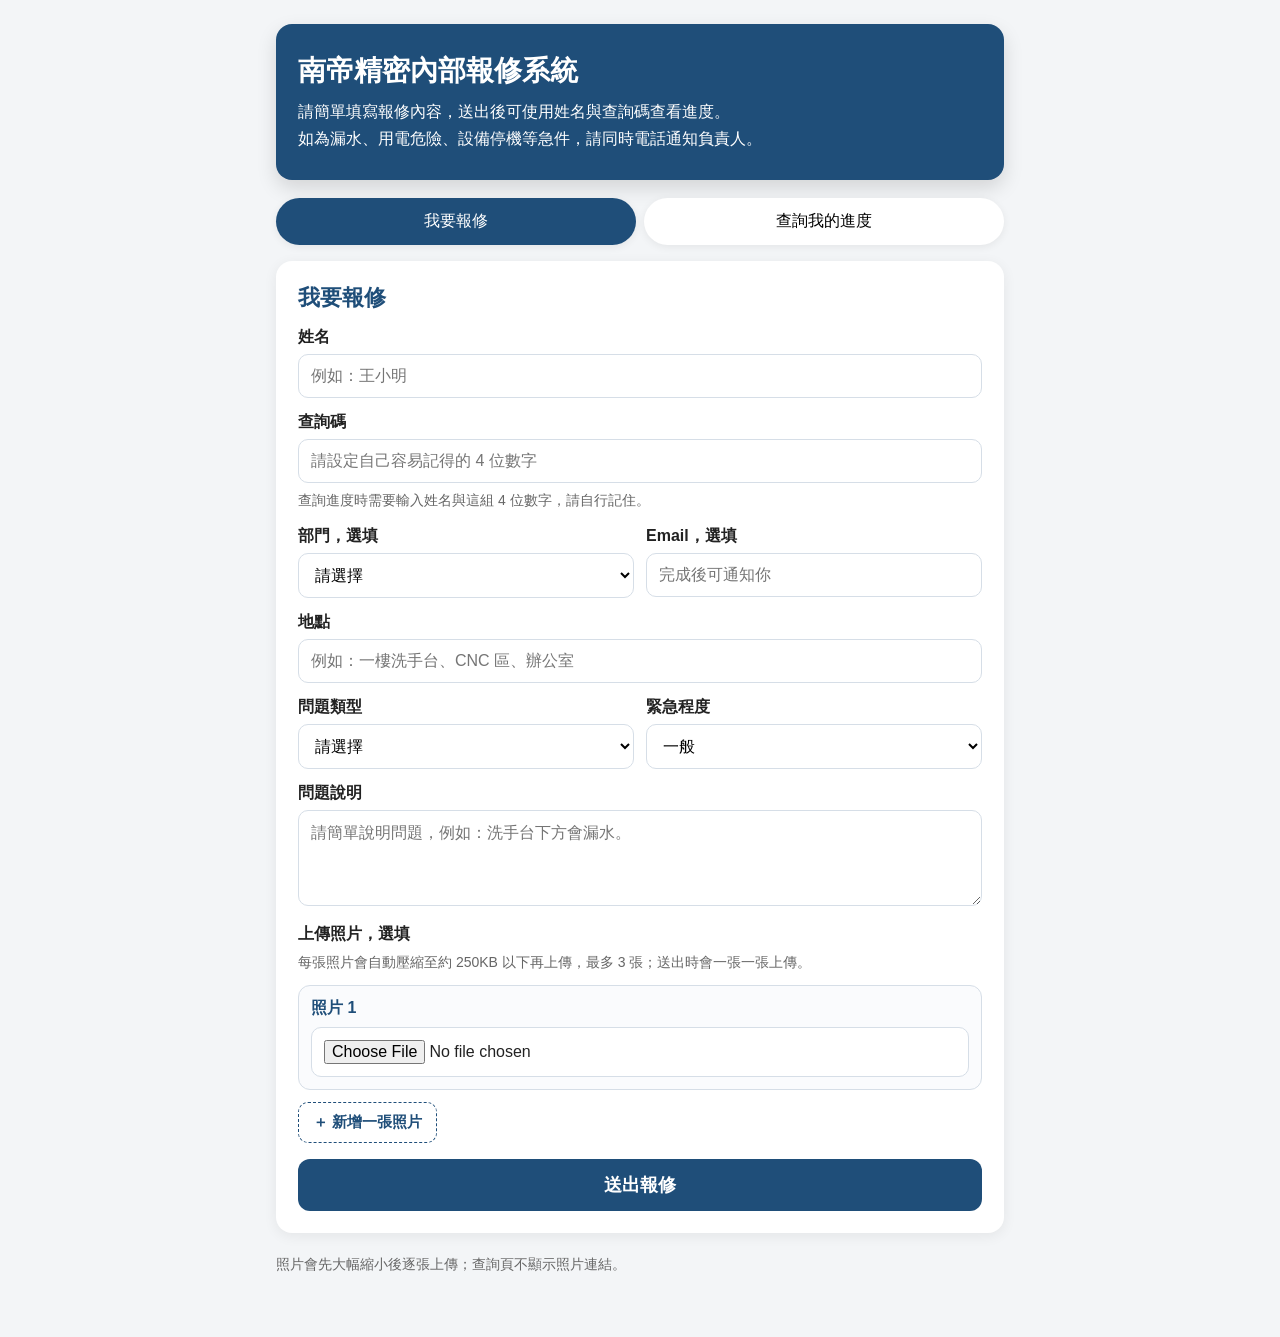
==== commit 7ad513b5: "Route employee entry to sequential-upload repair page" ====
--- a/index.html
+++ b/index.html
@@ -1,59 +1,22 @@
 <!DOCTYPE html>
 <html lang="zh-Hant">
 <head>
-<meta charset="UTF-8"><meta name="viewport" content="width=device-width, initial-scale=1.0"><title>南帝精密內部報修系統</title>
-<style>
-:root{--main:#1f4e79;--bg:#f3f5f7;--border:#d6dee7;--good:#eaf7ea;--bad:#fff0f0}*{box-sizing:border-box}body{margin:0;font-family:"Microsoft JhengHei",Arial,sans-serif;background:var(--bg);color:#222}.wrap{max-width:760px;margin:0 auto;padding:24px 16px 60px}.hero{background:var(--main);color:#fff;padding:28px 22px;border-radius:16px;margin-bottom:18px;box-shadow:0 8px 20px #0002}.hero h1{margin:0 0 8px;font-size:28px}.hero p{margin:0;line-height:1.7}.tabs{display:flex;gap:8px;margin-bottom:16px}.tab-btn{flex:1;border:0;padding:13px 16px;border-radius:999px;background:#fff;cursor:pointer;font-size:16px;box-shadow:0 2px 8px #0001}.tab-btn.active{background:var(--main);color:#fff}.card{background:#fff;border-radius:16px;padding:22px;box-shadow:0 3px 14px #0001;margin-bottom:18px}.card h2{margin:0 0 14px;font-size:22px;color:var(--main)}label{display:block;font-weight:bold;margin:14px 0 6px}input,select,textarea{width:100%;border:1px solid var(--border);border-radius:10px;padding:12px;font-size:16px;background:#fff}textarea{min-height:96px;resize:vertical}.grid2{display:grid;grid-template-columns:1fr 1fr;gap:12px}.hint{color:#666;font-size:14px;line-height:1.6;margin-top:6px}.btn{width:100%;margin-top:16px;border:0;border-radius:12px;padding:14px 18px;color:#fff;background:var(--main);font-size:18px;font-weight:bold;cursor:pointer}.btn.secondary{background:#555}.btn:disabled{opacity:.6;cursor:not-allowed}.result{display:none;margin-top:16px;padding:14px;border-radius:12px;line-height:1.7;background:#eef6ff}.success{background:var(--good)!important;border-left:5px solid #3c9d40}.error{background:var(--bad)!important;border-left:5px solid #d33}.notice{background:#fff8e1!important;border-left:5px solid #f6b400}.photo-slot{margin-top:12px;padding:12px;border:1px solid var(--border);border-radius:12px;background:#fafbfd}.photo-slot-title{font-weight:bold;color:var(--main);margin-bottom:8px}.photo-slot.hidden{display:none}.upload-progress{display:none;margin-top:8px;padding:9px 10px;border-radius:9px;background:#eef6ff;color:var(--main);font-size:14px;line-height:1.6}.photo-preview{display:none;margin-top:10px}.photo-preview img{display:block;max-width:100%;max-height:220px;border-radius:10px;border:1px solid #ddd}.remove-btn{width:auto;margin-top:8px;padding:8px 12px;border:1px solid #d6dee7;border-radius:8px;background:#fff;color:#555;cursor:pointer}.add-photo{width:auto;padding:10px 14px;margin-top:12px;border:1px dashed var(--main);border-radius:10px;background:#fff;color:var(--main);font-size:15px;font-weight:bold;cursor:pointer}.repair-item{border:1px solid #d9e1ea;border-radius:12px;padding:14px;margin-top:12px;background:#fff}.repair-item.urgent{background:#ffeaea;border-left:5px solid #d33}.repair-id{font-size:18px;font-weight:bold;color:var(--main);margin-bottom:8px}.status{display:inline-block;font-weight:bold;border-radius:999px;padding:4px 10px;margin-bottom:8px;background:#eee}.waiting{background:#fff2cc}.doing{background:#d9eaf7}.done{background:#d9ead3}.hold{background:#eadcf8}.row{line-height:1.8;word-break:break-word}.hidden{display:none}.footer-note{color:#666;font-size:14px;line-height:1.7;margin-top:20px}@media(max-width:600px){.hero h1{font-size:24px}.card{padding:18px}.grid2{grid-template-columns:1fr}}
-</style></head>
-<body><div class="wrap">
-<div class="hero"><h1>南帝精密內部報修系統</h1><p>請簡單填寫報修內容，送出後可使用姓名與查詢碼查看進度。<br>如為漏水、用電危險、設備停機等急件，請同時電話通知負責人。</p></div>
-<div class="tabs"><button class="tab-btn active" onclick="showTab('create')">我要報修</button><button class="tab-btn" onclick="showTab('query')">查詢我的進度</button></div>
-<section id="tab-create" class="card"><h2>我要報修</h2><form id="repairForm">
-<label>姓名</label><input type="text" name="name" required placeholder="例如：王小明">
-<label>查詢碼</label><input type="tel" name="queryCode" required inputmode="numeric" pattern="[0-9]{4}" maxlength="4" autocomplete="off" placeholder="請設定自己容易記得的 4 位數字"><div class="hint">查詢進度時需要輸入姓名與這組 4 位數字，請自行記住。</div>
-<div class="grid2"><div><label>部門，選填</label><select name="department"><option value="">請選擇</option><option>製課</option><option>品保</option><option>倉庫</option><option>組立</option><option>前面辦公室</option><option>經營層</option><option>其它</option></select></div><div><label>Email，選填</label><input type="email" name="requesterEmail" placeholder="完成後可通知你"></div></div>
-<label>地點</label><input type="text" name="location" required placeholder="例如：一樓洗手台、CNC 區、辦公室">
-<div class="grid2"><div><label>問題類型</label><select name="category" required><option value="">請選擇</option><option>水電</option><option>設備</option><option>空調</option><option>資訊</option><option>環境</option><option>其他</option></select></div><div><label>緊急程度</label><select name="urgency"><option>一般</option><option>急件</option><option>停工／危險</option></select></div></div>
-<label>問題說明</label><textarea name="description" required placeholder="請簡單說明問題，例如：洗手台下方會漏水。"></textarea>
-<label>上傳照片，選填</label><div class="hint">每張照片會自動壓縮至約 250KB 以下再上傳，最多 3 張；可辨識故障位置與設備資訊即可。</div>
-<div class="photo-slot" id="photoSlot0"><div class="photo-slot-title">照片 1</div><input type="file" id="photoFile0" accept="image/*" onchange="handlePhotoChange(0,this)"><div id="photoProgress0" class="upload-progress"></div><div id="photoPreview0" class="photo-preview"><img id="photoPreviewImg0" alt="照片 1 預覽"><button type="button" class="remove-btn" onclick="removePhoto(0)">移除照片</button></div></div>
-<div class="photo-slot hidden" id="photoSlot1"><div class="photo-slot-title">照片 2</div><input type="file" id="photoFile1" accept="image/*" onchange="handlePhotoChange(1,this)"><div id="photoProgress1" class="upload-progress"></div><div id="photoPreview1" class="photo-preview"><img id="photoPreviewImg1" alt="照片 2 預覽"><button type="button" class="remove-btn" onclick="removePhoto(1)">移除照片</button></div></div>
-<div class="photo-slot hidden" id="photoSlot2"><div class="photo-slot-title">照片 3</div><input type="file" id="photoFile2" accept="image/*" onchange="handlePhotoChange(2,this)"><div id="photoProgress2" class="upload-progress"></div><div id="photoPreview2" class="photo-preview"><img id="photoPreviewImg2" alt="照片 3 預覽"><button type="button" class="remove-btn" onclick="removePhoto(2)">移除照片</button></div></div>
-<button id="addPhotoBtn" class="add-photo" type="button" onclick="addPhotoSlot()">＋ 新增一張照片</button><button id="submitRepairBtn" class="btn" type="submit">送出報修</button></form><div id="createResult" class="result"></div></section>
-<section id="tab-query" class="card hidden"><h2>查詢我的進度</h2><label>姓名</label><input type="text" id="queryName" placeholder="請輸入報修時填寫的姓名"><label>查詢碼</label><input type="tel" id="queryCode" inputmode="numeric" pattern="[0-9]{4}" maxlength="4" autocomplete="off" placeholder="請輸入報修時設定的 4 位數字"><div class="hint">為保護報修內容，姓名與查詢碼都正確才會顯示案件。</div><button class="btn" onclick="queryRepair()">查詢我的報修</button><div id="queryResult" class="result"></div></section>
-<div class="footer-note">照片會先大幅縮小後上傳，以減少送出等待時間；查詢頁不顯示照片連結。</div></div>
-<script>
-const GAS_WEBAPP_URL='https://script.google.com/macros/s/AKfycbwZGtu0iZI4AavFB39zEygscZorsvTIdnniu2EJqHiKjo76A5WQ3G32F8M7O5M1Nfdqcw/exec';
-const MAX_ORIGINAL_BYTES=20*1024*1024,MAX_IMAGE_SIDE=960,MIN_IMAGE_SIDE=600,JPEG_QUALITY=.60,MIN_JPEG_QUALITY=.36,TARGET_IMAGE_BYTES=250*1024,MAX_PHOTOS=3;
-let preparedPhotos=[null,null,null],photoTasks=[null,null,null],visiblePhotoSlots=1;
-function showTab(tab){document.querySelectorAll('.tab-btn').forEach(b=>b.classList.remove('active'));document.querySelectorAll('section[id^="tab-"]').forEach(s=>s.classList.add('hidden'));document.getElementById('tab-'+tab).classList.remove('hidden');document.querySelectorAll('.tab-btn')[tab==='create'?0:1].classList.add('active')}
-function showResult(id,html,type='success'){const b=document.getElementById(id);b.innerHTML=html;b.className='result '+type;b.style.display='block'}
-function progress(i,h,t=''){const b=document.getElementById('photoProgress'+i);b.innerHTML=h;b.className='upload-progress '+t;b.style.display='block'}
-function hideProgress(i){document.getElementById('photoProgress'+i).style.display='none'}
-function formatBytes(b){return b<1048576?Math.round(b/1024)+' KB':(b/1048576).toFixed(1)+' MB'}
-function delay(ms){return new Promise(resolve=>setTimeout(resolve,ms))}
-function generateCaseId(){const n=new Date(),p=x=>String(x).padStart(2,'0'),r=Math.floor(Math.random()*900+100);return`R${n.getFullYear()}${p(n.getMonth()+1)}${p(n.getDate())}-${p(n.getHours())}${p(n.getMinutes())}${p(n.getSeconds())}${r}`}
-function formToParams(form){const fd=new FormData(form),p=new URLSearchParams();for(const[k,v]of fd.entries()){if(!(v instanceof File))p.append(k,v)}return p}
-function readAsDataUrl(blob){return new Promise((resolve,reject)=>{const r=new FileReader();r.onload=()=>resolve(r.result);r.onerror=()=>reject(new Error('圖片轉換失敗'));r.readAsDataURL(blob)})}
-function loadImage(file){return new Promise((resolve,reject)=>{const url=URL.createObjectURL(file),img=new Image();img.onload=()=>{URL.revokeObjectURL(url);resolve(img)};img.onerror=()=>{URL.revokeObjectURL(url);reject(new Error('無法讀取圖片格式'))};img.src=url})}
-function canvasToBlob(canvas,type,quality){return new Promise((resolve,reject)=>canvas.toBlob(b=>b?resolve(b):reject(new Error('圖片壓縮失敗')),type,quality))}
-async function encodePhoto(img,maxSide,quality){const scale=Math.min(1,maxSide/Math.max(img.naturalWidth,img.naturalHeight)),w=Math.max(1,Math.round(img.naturalWidth*scale)),h=Math.max(1,Math.round(img.naturalHeight*scale)),canvas=document.createElement('canvas');canvas.width=w;canvas.height=h;canvas.getContext('2d',{alpha:false}).drawImage(img,0,0,w,h);const blob=await canvasToBlob(canvas,'image/jpeg',quality);return{blob:blob,width:w,height:h,quality:quality}}
-async function compressPhoto(file){
-  if(file.size>MAX_ORIGINAL_BYTES)throw new Error('照片超過 20MB，請選擇較小的照片。');
-  const img=await loadImage(file);
-  let side=MAX_IMAGE_SIDE,quality=JPEG_QUALITY,result=await encodePhoto(img,side,quality);
-  while(result.blob.size>TARGET_IMAGE_BYTES&&quality>MIN_JPEG_QUALITY){quality=Math.max(MIN_JPEG_QUALITY,quality-.08);result=await encodePhoto(img,side,quality)}
-  while(result.blob.size>TARGET_IMAGE_BYTES&&side>MIN_IMAGE_SIDE){side=Math.max(MIN_IMAGE_SIDE,Math.round(side*.82));result=await encodePhoto(img,side,quality)}
-  return{blob:result.blob,name:'repair-photo-'+Date.now()+'.jpg',type:'image/jpeg',originalSize:file.size,width:result.width,height:result.height};
-}
-function addPhotoSlot(){if(visiblePhotoSlots>=MAX_PHOTOS)return;document.getElementById('photoSlot'+visiblePhotoSlots).classList.remove('hidden');visiblePhotoSlots++;if(visiblePhotoSlots>=MAX_PHOTOS)document.getElementById('addPhotoBtn').style.display='none'}
-function removePhoto(i){document.getElementById('photoFile'+i).value='';document.getElementById('photoPreview'+i).style.display='none';document.getElementById('photoPreviewImg'+i).src='';hideProgress(i);preparedPhotos[i]=null;photoTasks[i]=null}
-function handlePhotoChange(i,input){const file=input.files[0],preview=document.getElementById('photoPreview'+i),img=document.getElementById('photoPreviewImg'+i);preparedPhotos[i]=null;preview.style.display='none';img.src='';if(!file){photoTasks[i]=null;hideProgress(i);return}progress(i,'正在壓縮照片以加快上傳，請稍候…');photoTasks[i]=compressPhoto(file).then(photo=>{preparedPhotos[i]=photo;img.src=URL.createObjectURL(photo.blob);preview.style.display='block';const saved=Math.max(0,Math.round((1-photo.blob.size/photo.originalSize)*100));progress(i,`已準備：${formatBytes(photo.originalSize)} → <strong>${formatBytes(photo.blob.size)}</strong>（縮小 ${saved}%）`,'success');return photo}).catch(error=>{preparedPhotos[i]=null;input.value='';progress(i,error.message,'error');return null})}
-function jsonpPromise(url){return new Promise((resolve,reject)=>{const name='cb_'+Date.now()+'_'+Math.floor(Math.random()*99999),script=document.createElement('script'),timer=setTimeout(()=>{cleanup();reject(new Error('查詢逾時'))},12000);function cleanup(){clearTimeout(timer);delete window[name];script.remove()}window[name]=data=>{cleanup();resolve(data)};script.src=url+'&callback='+name;script.onerror=()=>{cleanup();reject(new Error('讀取失敗'))};document.body.appendChild(script)})}
-async function verifyCreatedCase(caseId,name,queryCode){for(let attempt=1;attempt<=4;attempt++){await delay(attempt===1?700:1000);try{const data=await jsonpPromise(GAS_WEBAPP_URL+'?action=query&name='+encodeURIComponent(name)+'&queryCode='+encodeURIComponent(queryCode));if(data.success&&(data.results||[]).some(item=>item['報修編號']===caseId))return true}catch(error){} }return false}
-document.getElementById('repairForm').addEventListener('submit',async function(e){e.preventDefault();const btn=document.getElementById('submitRepairBtn'),caseId=generateCaseId(),params=formToParams(this),name=this.elements.name.value.trim(),queryCode=this.elements.queryCode.value.trim();params.append('action','create');params.append('caseId',caseId);btn.disabled=true;btn.innerText='送出中...';showResult('createResult','正在建立報修資料，請稍候…','success');try{await Promise.all(photoTasks.filter(Boolean));const photos=preparedPhotos.filter(Boolean);if(photos.length){showResult('createResult',`正在上傳 ${photos.length} 張照片，請稍候…`,'success');for(let i=0;i<photos.length;i++){const suffix=i===0?'':String(i+1);params.append('photoData'+suffix,await readAsDataUrl(photos[i].blob));params.append('photoName'+suffix,photos[i].name);params.append('photoType'+suffix,photos[i].type)}}await fetch(GAS_WEBAPP_URL,{method:'POST',mode:'no-cors',body:params});showResult('createResult','資料已送出，正在確認案件是否成功建立…','notice');const confirmed=await verifyCreatedCase(caseId,name,queryCode);if(!confirmed){showResult('createResult',`<strong>目前無法確認報修是否成功。</strong><br>請先不要重複送出，並將此編號提供給管理者確認：<strong>${escapeHtml(caseId)}</strong>`,'error');return}showResult('createResult',`<strong>報修已成功建立。</strong><br>報修編號：<strong>${escapeHtml(caseId)}</strong><br>目前狀態：待處理<br><br>之後請使用「姓名＋查詢碼」查詢進度。`,'success');this.reset();preparedPhotos=[null,null,null];photoTasks=[null,null,null];visiblePhotoSlots=1;for(let i=0;i<MAX_PHOTOS;i++){document.getElementById('photoPreview'+i).style.display='none';hideProgress(i);if(i>0)document.getElementById('photoSlot'+i).classList.add('hidden')}document.getElementById('addPhotoBtn').style.display='inline-block'}catch(error){showResult('createResult','送出失敗：'+escapeHtml(error.message||'請稍後再試。'),'error')}finally{btn.disabled=false;btn.innerText='送出報修'}});
-function queryRepair(){const name=document.getElementById('queryName').value.trim(),code=document.getElementById('queryCode').value.trim();if(!name){showResult('queryResult','請輸入姓名。','error');return}if(!/^\d{4}$/.test(code)){showResult('queryResult','請輸入 4 位數字查詢碼。','error');return}jsonpPromise(GAS_WEBAPP_URL+'?action=query&name='+encodeURIComponent(name)+'&queryCode='+encodeURIComponent(code)).then(renderQueryResult).catch(()=>showResult('queryResult','查詢失敗，請稍後再試。','error'))}
-function renderQueryResult(data){if(!data.success){showResult('queryResult',data.message||'查詢失敗。','error');return}if(!data.results||!data.results.length){showResult('queryResult','查無符合的報修資料，請確認姓名與查詢碼是否正確。','error');return}let html=`<strong>找到您的 ${data.count} 筆報修資料</strong>`;data.results.forEach(item=>{const urgent=item['緊急程度']==='急件'||item['緊急程度']==='停工／危險'?' urgent':'';html+=`<div class="repair-item${urgent}"><div class="repair-id">${escapeHtml(item['報修編號'])}</div><div class="status ${statusClass(item['狀態'])}">${escapeHtml(item['狀態']||'待處理')}</div><div class="row"><strong>日期：</strong>${escapeHtml(item['建立時間'])}</div><div class="row"><strong>地點：</strong>${escapeHtml(item['地點'])}</div><div class="row"><strong>問題：</strong>${escapeHtml(item['問題說明'])}</div><div class="row"><strong>照片：</strong>已由管理者保管</div><div class="row"><strong>預定完成日：</strong>${escapeHtml(item['預定完成日']||'-')}</div><div class="row"><strong>備註：</strong>${escapeHtml(item['備註']||'-')}</div></div>`});showResult('queryResult',html,'success')}
-function statusClass(s){return s==='待處理'?'waiting':s==='處理中'?'doing':s==='已完成'?'done':s==='暫緩'?'hold':''}
-function escapeHtml(text){return String(text??'').replaceAll('&','&amp;').replaceAll('<','&lt;').replaceAll('>','&gt;').replaceAll('"','&quot;').replaceAll("'",'&#039;')}
-</script></body></html>+  <meta charset="UTF-8">
+  <meta name="viewport" content="width=device-width, initial-scale=1.0">
+  <title>南帝精密內部報修系統</title>
+  <meta http-equiv="refresh" content="0; url=repair.html">
+  <style>
+    body{margin:0;font-family:"Microsoft JhengHei",Arial,sans-serif;background:#f3f5f7;color:#222}
+    .box{max-width:560px;margin:80px auto;background:#fff;padding:32px 24px;border-radius:16px;box-shadow:0 3px 14px rgba(0,0,0,.08);text-align:center}
+    h1{color:#1f4e79;font-size:24px;margin:0 0 14px}p{line-height:1.8;color:#555}
+    a{display:inline-block;margin-top:14px;background:#1f4e79;color:#fff;text-decoration:none;padding:13px 20px;border-radius:10px;font-weight:bold}
+  </style>
+</head>
+<body>
+  <div class="box">
+    <h1>南帝精密內部報修系統</h1>
+    <p>正在開啟報修頁面……</p>
+    <a href="repair.html">進入報修系統</a>
+  </div>
+</body>
+</html>
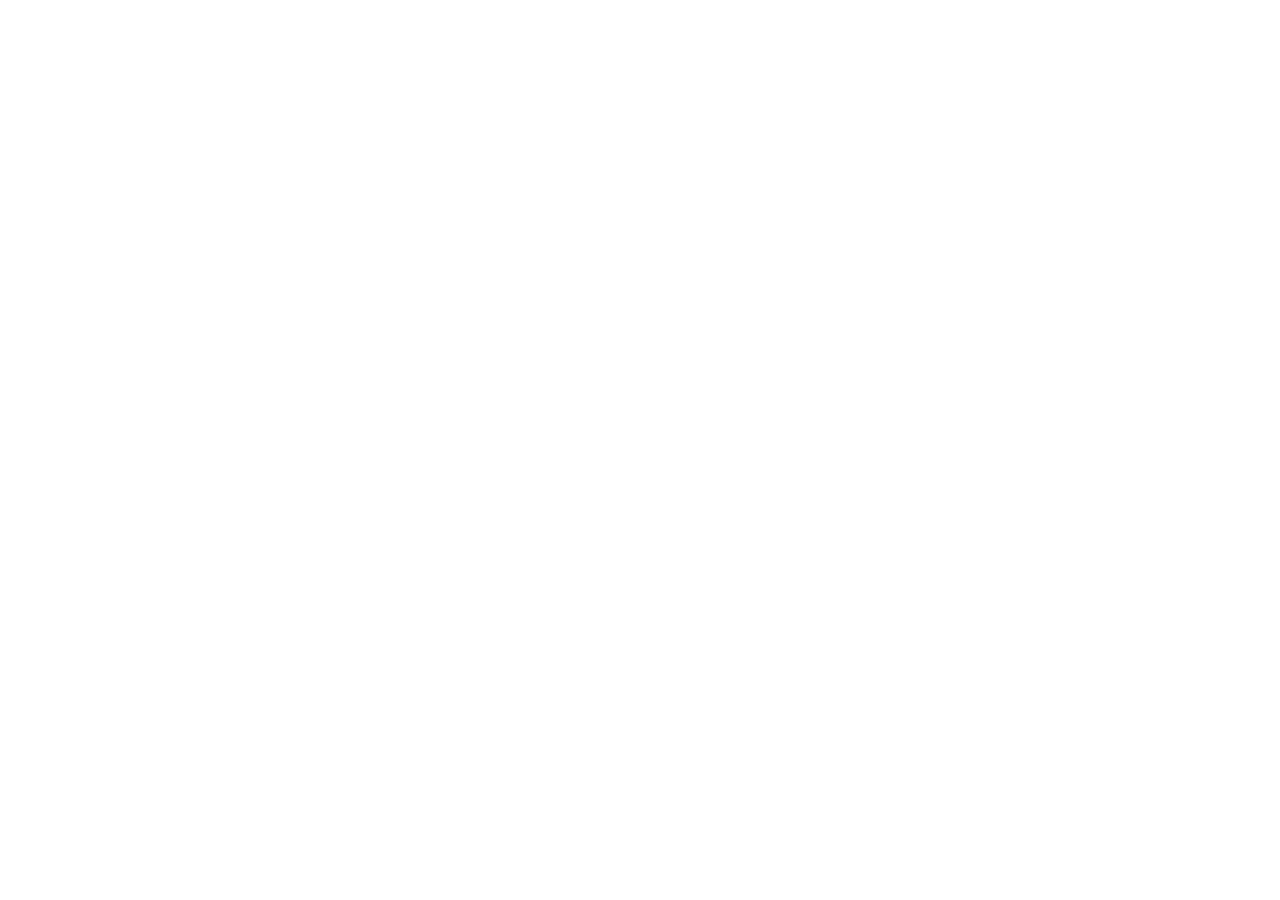
==== commit 462e688c: "Route employee entry to faster GAS-hosted portal" ====
--- a/index.html
+++ b/index.html
@@ -4,7 +4,7 @@
   <meta charset="UTF-8">
   <meta name="viewport" content="width=device-width, initial-scale=1.0">
   <title>南帝精密內部報修系統</title>
-  <meta http-equiv="refresh" content="0; url=repair.html">
+  <meta http-equiv="refresh" content="0; url=https://script.google.com/macros/s/AKfycbwZGtu0iZI4AavFB39zEygscZorsvTIdnniu2EJqHiKjo76A5WQ3G32F8M7O5M1Nfdqcw/exec">
   <style>
     body{margin:0;font-family:"Microsoft JhengHei",Arial,sans-serif;background:#f3f5f7;color:#222}
     .box{max-width:560px;margin:80px auto;background:#fff;padding:32px 24px;border-radius:16px;box-shadow:0 3px 14px rgba(0,0,0,.08);text-align:center}
@@ -15,8 +15,8 @@
 <body>
   <div class="box">
     <h1>南帝精密內部報修系統</h1>
-    <p>正在開啟報修頁面……</p>
-    <a href="repair.html">進入報修系統</a>
+    <p>正在開啟新版快速報修頁面……</p>
+    <a href="https://script.google.com/macros/s/AKfycbwZGtu0iZI4AavFB39zEygscZorsvTIdnniu2EJqHiKjo76A5WQ3G32F8M7O5M1Nfdqcw/exec">進入報修系統</a>
   </div>
 </body>
 </html>
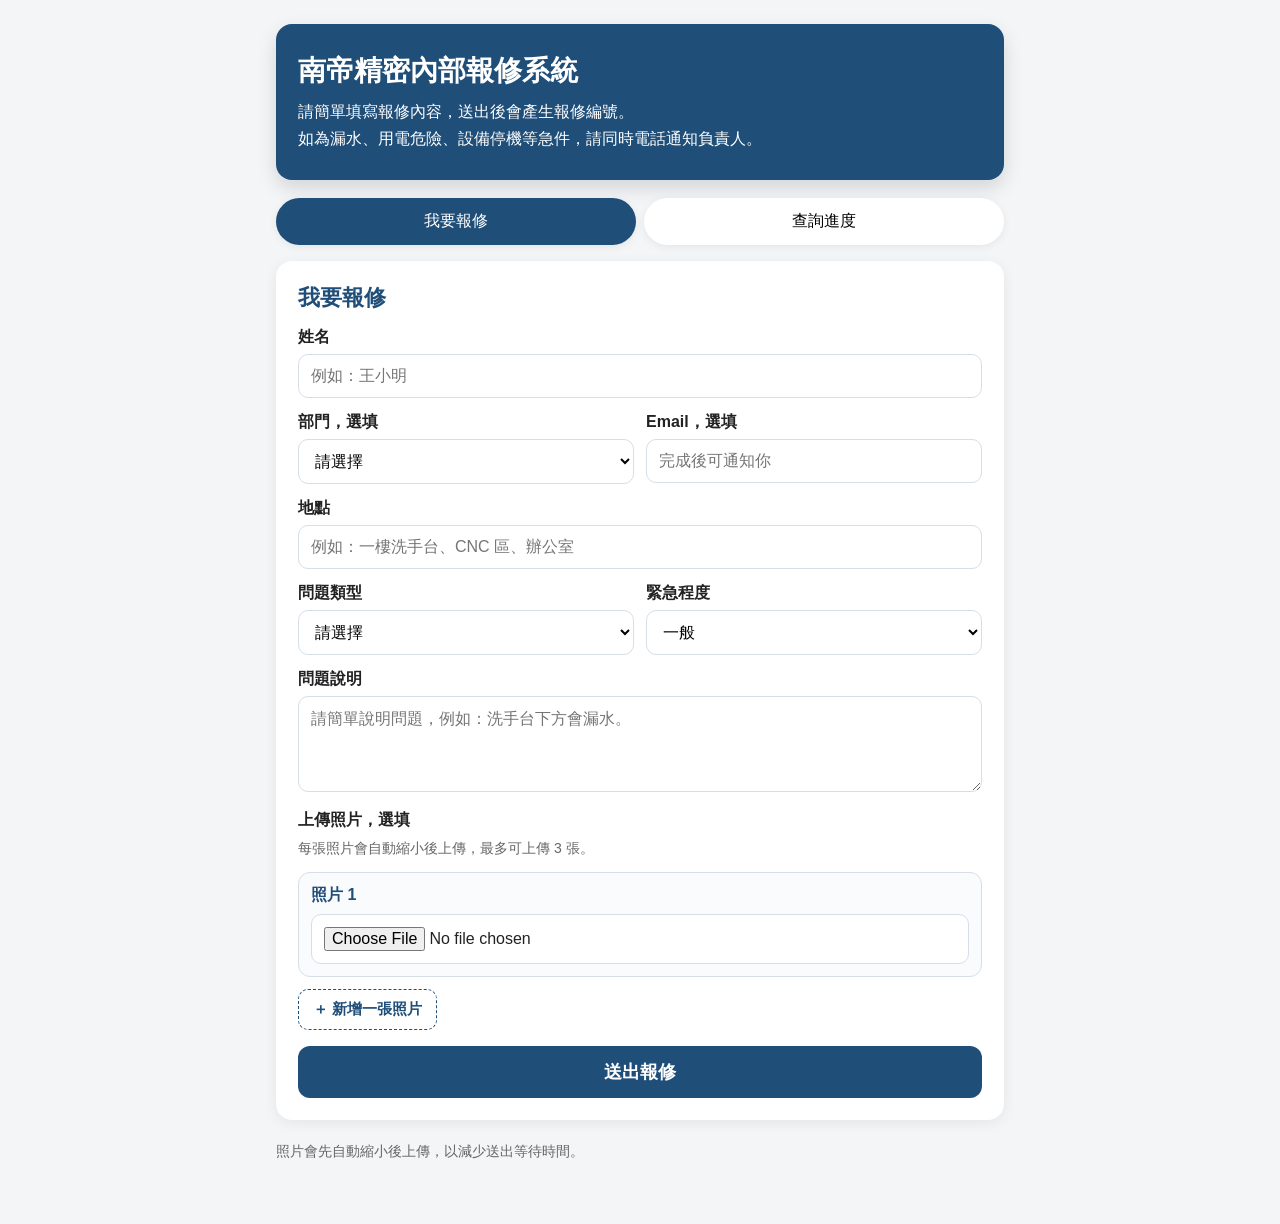
==== commit 61881b3b: "Allow up to three compressed repair photos" ====
--- a/index.html
+++ b/index.html
@@ -1,22 +1,14 @@
 <!DOCTYPE html>
-<html lang="zh-Hant">
-<head>
-  <meta charset="UTF-8">
-  <meta name="viewport" content="width=device-width, initial-scale=1.0">
-  <title>南帝精密內部報修系統</title>
-  <meta http-equiv="refresh" content="0; url=https://script.google.com/macros/s/AKfycbwZGtu0iZI4AavFB39zEygscZorsvTIdnniu2EJqHiKjo76A5WQ3G32F8M7O5M1Nfdqcw/exec">
-  <style>
-    body{margin:0;font-family:"Microsoft JhengHei",Arial,sans-serif;background:#f3f5f7;color:#222}
-    .box{max-width:560px;margin:80px auto;background:#fff;padding:32px 24px;border-radius:16px;box-shadow:0 3px 14px rgba(0,0,0,.08);text-align:center}
-    h1{color:#1f4e79;font-size:24px;margin:0 0 14px}p{line-height:1.8;color:#555}
-    a{display:inline-block;margin-top:14px;background:#1f4e79;color:#fff;text-decoration:none;padding:13px 20px;border-radius:10px;font-weight:bold}
-  </style>
-</head>
-<body>
-  <div class="box">
-    <h1>南帝精密內部報修系統</h1>
-    <p>正在開啟新版快速報修頁面……</p>
-    <a href="https://script.google.com/macros/s/AKfycbwZGtu0iZI4AavFB39zEygscZorsvTIdnniu2EJqHiKjo76A5WQ3G32F8M7O5M1Nfdqcw/exec">進入報修系統</a>
-  </div>
-</body>
-</html>+<html lang="zh-Hant"><head><meta charset="UTF-8"><meta name="viewport" content="width=device-width,initial-scale=1.0"><title>南帝精密內部報修系統</title><style>
+:root{--main:#1f4e79;--bg:#f3f5f7;--border:#d6dee7;--good:#eaf7ea;--bad:#fff0f0}*{box-sizing:border-box}body{margin:0;font-family:"Microsoft JhengHei",Arial,sans-serif;background:var(--bg);color:#222}.wrap{max-width:760px;margin:0 auto;padding:24px 16px 60px}.hero{background:var(--main);color:#fff;padding:28px 22px;border-radius:16px;margin-bottom:18px;box-shadow:0 8px 20px #0002}.hero h1{margin:0 0 8px;font-size:28px}.hero p{margin:0;line-height:1.7}.tabs{display:flex;gap:8px;margin-bottom:16px}.tab-btn{flex:1;border:0;padding:13px 16px;border-radius:999px;background:#fff;cursor:pointer;font-size:16px;box-shadow:0 2px 8px #0001}.tab-btn.active{background:var(--main);color:#fff}.card{background:#fff;border-radius:16px;padding:22px;box-shadow:0 3px 14px #0001;margin-bottom:18px}.card h2{margin:0 0 14px;font-size:22px;color:var(--main)}label{display:block;font-weight:bold;margin:14px 0 6px}input,select,textarea{width:100%;border:1px solid var(--border);border-radius:10px;padding:12px;font-size:16px;background:#fff}textarea{min-height:96px;resize:vertical}.grid2{display:grid;grid-template-columns:1fr 1fr;gap:12px}.hint{color:#666;font-size:14px;line-height:1.6;margin-top:6px}.btn{width:100%;margin-top:16px;border:0;border-radius:12px;padding:14px 18px;color:#fff;background:var(--main);font-size:18px;font-weight:bold;cursor:pointer}.btn.secondary{background:#555}.btn:disabled{opacity:.6;cursor:not-allowed}.result{display:none;margin-top:16px;padding:14px;border-radius:12px;line-height:1.7;background:#eef6ff}.success{background:var(--good)!important;border-left:5px solid #3c9d40}.error{background:var(--bad)!important;border-left:5px solid #d33}.photo-slot{margin-top:12px;padding:12px;border:1px solid var(--border);border-radius:12px;background:#fafbfd}.photo-slot.hidden{display:none}.photo-slot-title{font-weight:bold;color:var(--main);margin-bottom:8px}.upload-progress{display:none;margin-top:8px;padding:9px 10px;border-radius:9px;background:#eef6ff;color:var(--main);font-size:14px;line-height:1.6}.photo-preview{display:none;margin-top:10px}.photo-preview img{display:block;max-width:100%;max-height:220px;border-radius:10px;border:1px solid #ddd}.remove-btn{width:auto;margin-top:8px;padding:8px 12px;border:1px solid #d6dee7;border-radius:8px;background:#fff;color:#555;cursor:pointer}.add-photo{width:auto;padding:10px 14px;margin-top:12px;border:1px dashed var(--main);border-radius:10px;background:#fff;color:var(--main);font-size:15px;font-weight:bold;cursor:pointer}.repair-item{border:1px solid #d9e1ea;border-radius:12px;padding:14px;margin-top:12px;background:#fff}.repair-item.urgent{background:#ffeaea;border-left:5px solid #d33}.repair-id{font-size:18px;font-weight:bold;color:var(--main);margin-bottom:8px}.status{display:inline-block;font-weight:bold;border-radius:999px;padding:4px 10px;margin-bottom:8px;background:#eee}.waiting{background:#fff2cc}.doing{background:#d9eaf7}.done{background:#d9ead3}.hold{background:#eadcf8}.row{line-height:1.8;word-break:break-word}.hidden{display:none}a{color:var(--main);font-weight:bold}.footer-note{color:#666;font-size:14px;line-height:1.7;margin-top:20px}@media(max-width:600px){.hero h1{font-size:24px}.card{padding:18px}.grid2{grid-template-columns:1fr}}
+</style></head><body><div class="wrap"><div class="hero"><h1>南帝精密內部報修系統</h1><p>請簡單填寫報修內容，送出後會產生報修編號。<br>如為漏水、用電危險、設備停機等急件，請同時電話通知負責人。</p></div><div class="tabs"><button class="tab-btn active" onclick="showTab('create')">我要報修</button><button class="tab-btn" onclick="showTab('query')">查詢進度</button></div>
+<section id="tab-create" class="card"><h2>我要報修</h2><form id="repairForm"><label>姓名</label><input type="text" name="name" required placeholder="例如：王小明"><div class="grid2"><div><label>部門，選填</label><select name="department"><option value="">請選擇</option><option>製課</option><option>品保</option><option>倉庫</option><option>組立</option><option>前面辦公室</option><option>經營層</option><option>其它</option></select></div><div><label>Email，選填</label><input type="email" name="requesterEmail" placeholder="完成後可通知你"></div></div><label>地點</label><input type="text" name="location" required placeholder="例如：一樓洗手台、CNC 區、辦公室"><div class="grid2"><div><label>問題類型</label><select name="category" required><option value="">請選擇</option><option>水電</option><option>設備</option><option>空調</option><option>資訊</option><option>環境</option><option>其他</option></select></div><div><label>緊急程度</label><select name="urgency"><option>一般</option><option>急件</option><option>停工／危險</option></select></div></div><label>問題說明</label><textarea name="description" required placeholder="請簡單說明問題，例如：洗手台下方會漏水。"></textarea><label>上傳照片，選填</label><div class="hint">每張照片會自動縮小後上傳，最多可上傳 3 張。</div>
+<div class="photo-slot" id="photoSlot0"><div class="photo-slot-title">照片 1</div><input type="file" id="photoFile0" accept="image/*" onchange="handlePhotoChange(0,this)"><div id="photoProgress0" class="upload-progress"></div><div id="photoPreview0" class="photo-preview"><img id="photoPreviewImg0" alt="照片 1 預覽"><button type="button" class="remove-btn" onclick="removePhoto(0)">移除照片</button></div></div><div class="photo-slot hidden" id="photoSlot1"><div class="photo-slot-title">照片 2</div><input type="file" id="photoFile1" accept="image/*" onchange="handlePhotoChange(1,this)"><div id="photoProgress1" class="upload-progress"></div><div id="photoPreview1" class="photo-preview"><img id="photoPreviewImg1" alt="照片 2 預覽"><button type="button" class="remove-btn" onclick="removePhoto(1)">移除照片</button></div></div><div class="photo-slot hidden" id="photoSlot2"><div class="photo-slot-title">照片 3</div><input type="file" id="photoFile2" accept="image/*" onchange="handlePhotoChange(2,this)"><div id="photoProgress2" class="upload-progress"></div><div id="photoPreview2" class="photo-preview"><img id="photoPreviewImg2" alt="照片 3 預覽"><button type="button" class="remove-btn" onclick="removePhoto(2)">移除照片</button></div></div><button id="addPhotoBtn" class="add-photo" type="button" onclick="addPhotoSlot()">＋ 新增一張照片</button><button id="submitRepairBtn" class="btn" type="submit">送出報修</button></form><div id="createResult" class="result"></div></section>
+<section id="tab-query" class="card hidden"><h2>查詢進度</h2><label>報修編號，選填</label><input type="text" id="queryCaseId" placeholder="例如：R20260529"><label>姓名，選填</label><input type="text" id="queryName" placeholder="例如：王小明"><div class="hint">報修編號或姓名，填其中一個即可查詢。</div><button class="btn" onclick="queryRepair()">查詢</button><button class="btn secondary" onclick="loadRecentRepairs()">查看最近 10 筆</button><div id="queryResult" class="result"></div></section><div class="footer-note">照片會先自動縮小後上傳，以減少送出等待時間。</div></div>
+<script>
+const GAS_WEBAPP_URL='https://script.google.com/macros/s/AKfycbwZGtu0iZI4AavFB39zEygscZorsvTIdnniu2EJqHiKjo76A5WQ3G32F8M7O5M1Nfdqcw/exec';const MAX_ORIGINAL_BYTES=20*1024*1024,MAX_IMAGE_SIDE=1280,JPEG_QUALITY=.72,MAX_PHOTOS=3;let preparedPhotos=[null,null,null],photoTasks=[null,null,null],visiblePhotoSlots=1;
+function showTab(tab){document.querySelectorAll('.tab-btn').forEach(b=>b.classList.remove('active'));document.querySelectorAll('section[id^="tab-"]').forEach(s=>s.classList.add('hidden'));document.getElementById('tab-'+tab).classList.remove('hidden');document.querySelectorAll('.tab-btn')[tab==='create'?0:1].classList.add('active')}function showResult(id,html,type='success'){const b=document.getElementById(id);b.innerHTML=html;b.className='result '+type;b.style.display='block'}function progress(i,html,type=''){const b=document.getElementById('photoProgress'+i);b.innerHTML=html;b.className='upload-progress '+type;b.style.display='block'}function hideProgress(i){document.getElementById('photoProgress'+i).style.display='none'}function formatBytes(b){return b<1048576?Math.round(b/1024)+' KB':(b/1048576).toFixed(1)+' MB'}function generateCaseId(){const n=new Date(),p=x=>String(x).padStart(2,'0'),r=Math.floor(Math.random()*900+100);return`R${n.getFullYear()}${p(n.getMonth()+1)}${p(n.getDate())}-${p(n.getHours())}${p(n.getMinutes())}${p(n.getSeconds())}${r}`}function formToParams(form){const fd=new FormData(form),p=new URLSearchParams();for(const[k,v]of fd.entries()){if(!(v instanceof File))p.append(k,v)}return p}function readAsDataUrl(blob){return new Promise((ok,no)=>{const r=new FileReader();r.onload=()=>ok(r.result);r.onerror=()=>no(new Error('圖片轉換失敗'));r.readAsDataURL(blob)})}function loadImage(file){return new Promise((ok,no)=>{const url=URL.createObjectURL(file),img=new Image();img.onload=()=>{URL.revokeObjectURL(url);ok(img)};img.onerror=()=>{URL.revokeObjectURL(url);no(new Error('無法讀取圖片格式'))};img.src=url})}function canvasToBlob(c,t,q){return new Promise((ok,no)=>c.toBlob(b=>b?ok(b):no(new Error('圖片壓縮失敗')),t,q))}async function compressPhoto(file){if(file.size>MAX_ORIGINAL_BYTES)throw new Error('照片超過 20MB，請選擇較小的照片。');const img=await loadImage(file),s=Math.min(1,MAX_IMAGE_SIDE/Math.max(img.naturalWidth,img.naturalHeight)),w=Math.max(1,Math.round(img.naturalWidth*s)),h=Math.max(1,Math.round(img.naturalHeight*s)),c=document.createElement('canvas');c.width=w;c.height=h;c.getContext('2d',{alpha:false}).drawImage(img,0,0,w,h);const blob=await canvasToBlob(c,'image/jpeg',JPEG_QUALITY);return{blob,name:'repair-photo-'+Date.now()+'.jpg',type:'image/jpeg',originalSize:file.size}}
+function addPhotoSlot(){if(visiblePhotoSlots>=MAX_PHOTOS)return;document.getElementById('photoSlot'+visiblePhotoSlots).classList.remove('hidden');visiblePhotoSlots++;if(visiblePhotoSlots>=MAX_PHOTOS)document.getElementById('addPhotoBtn').style.display='none'}function removePhoto(i){document.getElementById('photoFile'+i).value='';document.getElementById('photoPreview'+i).style.display='none';document.getElementById('photoPreviewImg'+i).src='';hideProgress(i);preparedPhotos[i]=null;photoTasks[i]=null}function handlePhotoChange(i,input){const f=input.files[0],preview=document.getElementById('photoPreview'+i),img=document.getElementById('photoPreviewImg'+i);preparedPhotos[i]=null;preview.style.display='none';img.src='';if(!f){photoTasks[i]=null;hideProgress(i);return}progress(i,'正在縮小照片，請稍候…');photoTasks[i]=compressPhoto(f).then(p=>{preparedPhotos[i]=p;img.src=URL.createObjectURL(p.blob);preview.style.display='block';const saved=Math.max(0,Math.round((1-p.blob.size/p.originalSize)*100));progress(i,`已準備：${formatBytes(p.originalSize)} → <strong>${formatBytes(p.blob.size)}</strong>（縮小 ${saved}%）`,'success');return p}).catch(e=>{preparedPhotos[i]=null;input.value='';progress(i,e.message,'error');return null})}
+document.getElementById('repairForm').addEventListener('submit',async function(e){e.preventDefault();const btn=document.getElementById('submitRepairBtn'),id=generateCaseId(),params=formToParams(this);params.append('action','create');params.append('caseId',id);btn.disabled=true;btn.innerText='送出中...';showResult('createResult','正在建立報修資料，請稍候…','success');try{await Promise.all(photoTasks.filter(Boolean));const photos=preparedPhotos.filter(Boolean);if(photos.length){showResult('createResult',`正在上傳 ${photos.length} 張照片，請稍候…`,'success');for(let i=0;i<photos.length;i++){const suffix=i===0?'':String(i+1);params.append('photoData'+suffix,await readAsDataUrl(photos[i].blob));params.append('photoName'+suffix,photos[i].name);params.append('photoType'+suffix,photos[i].type)}}await fetch(GAS_WEBAPP_URL,{method:'POST',mode:'no-cors',body:params});showResult('createResult',`<strong>報修已送出。</strong><br>報修編號：<strong>${id}</strong><br>目前狀態：待處理<br><br>可用姓名或報修編號查詢進度。`,'success');this.reset();preparedPhotos=[null,null,null];photoTasks=[null,null,null];visiblePhotoSlots=1;for(let i=0;i<MAX_PHOTOS;i++){document.getElementById('photoPreview'+i).style.display='none';hideProgress(i);if(i>0)document.getElementById('photoSlot'+i).classList.add('hidden')}document.getElementById('addPhotoBtn').style.display='inline-block'}catch(e){showResult('createResult','送出失敗：'+escapeHtml(e.message||'請稍後再試。'),'error')}finally{btn.disabled=false;btn.innerText='送出報修'}});
+function jsonp(url,cb){const n='cb_'+Date.now()+'_'+Math.floor(Math.random()*999),s=document.createElement('script');window[n]=d=>{cb(d);delete window[n];s.remove()};s.src=url+'&callback='+n;s.onerror=()=>showResult('queryResult','讀取失敗，請稍後再試。','error');document.body.appendChild(s)}function queryRepair(){const k=document.getElementById('queryCaseId').value.trim()||document.getElementById('queryName').value.trim();if(!k){showResult('queryResult','請至少輸入報修編號或姓名其中一項。','error');return}jsonp(GAS_WEBAPP_URL+'?action=query&keyword='+encodeURIComponent(k),renderQueryResult)}function loadRecentRepairs(){jsonp(GAS_WEBAPP_URL+'?action=listRecent&limit=10',renderQueryResult)}function photoLinks(it){let a=[];['照片連結','照片連結2','照片連結3'].forEach((k,i)=>{if(it[k])a.push(`<a href="${escapeHtml(it[k])}" target="_blank" rel="noopener">查看照片 ${i+1}</a>`)});return a.length?`<div class="row"><strong>照片：</strong>${a.join('　')}</div>`:''}function renderQueryResult(d){if(!d.success){showResult('queryResult',d.message||'查詢失敗。','error');return}if(!d.results||!d.results.length){showResult('queryResult','查無資料。','error');return}let h=`<strong>共找到 ${d.count} 筆資料</strong>`;d.results.forEach(it=>{const u=it['緊急程度']==='急件'||it['緊急程度']==='停工／危險'?' urgent':'';h+=`<div class="repair-item${u}"><div class="repair-id">${escapeHtml(it['報修編號'])}</div><div class="status ${statusClass(it['狀態'])}">${escapeHtml(it['狀態']||'待處理')}</div><div class="row"><strong>日期：</strong>${escapeHtml(it['建立時間'])}</div><div class="row"><strong>地點：</strong>${escapeHtml(it['地點'])}</div><div class="row"><strong>問題：</strong>${escapeHtml(it['問題說明'])}</div>${photoLinks(it)}<div class="row"><strong>預定完成日：</strong>${escapeHtml(it['預定完成日']||'-')}</div><div class="row"><strong>備註：</strong>${escapeHtml(it['備註']||'-')}</div></div>`});showResult('queryResult',h,'success')}function statusClass(s){return s==='待處理'?'waiting':s==='處理中'?'doing':s==='已完成'?'done':s==='暫緩'?'hold':''}function escapeHtml(t){return String(t??'').replaceAll('&','&amp;').replaceAll('<','&lt;').replaceAll('>','&gt;').replaceAll('"','&quot;').replaceAll("'",'&#039;')}
+</script></body></html>
